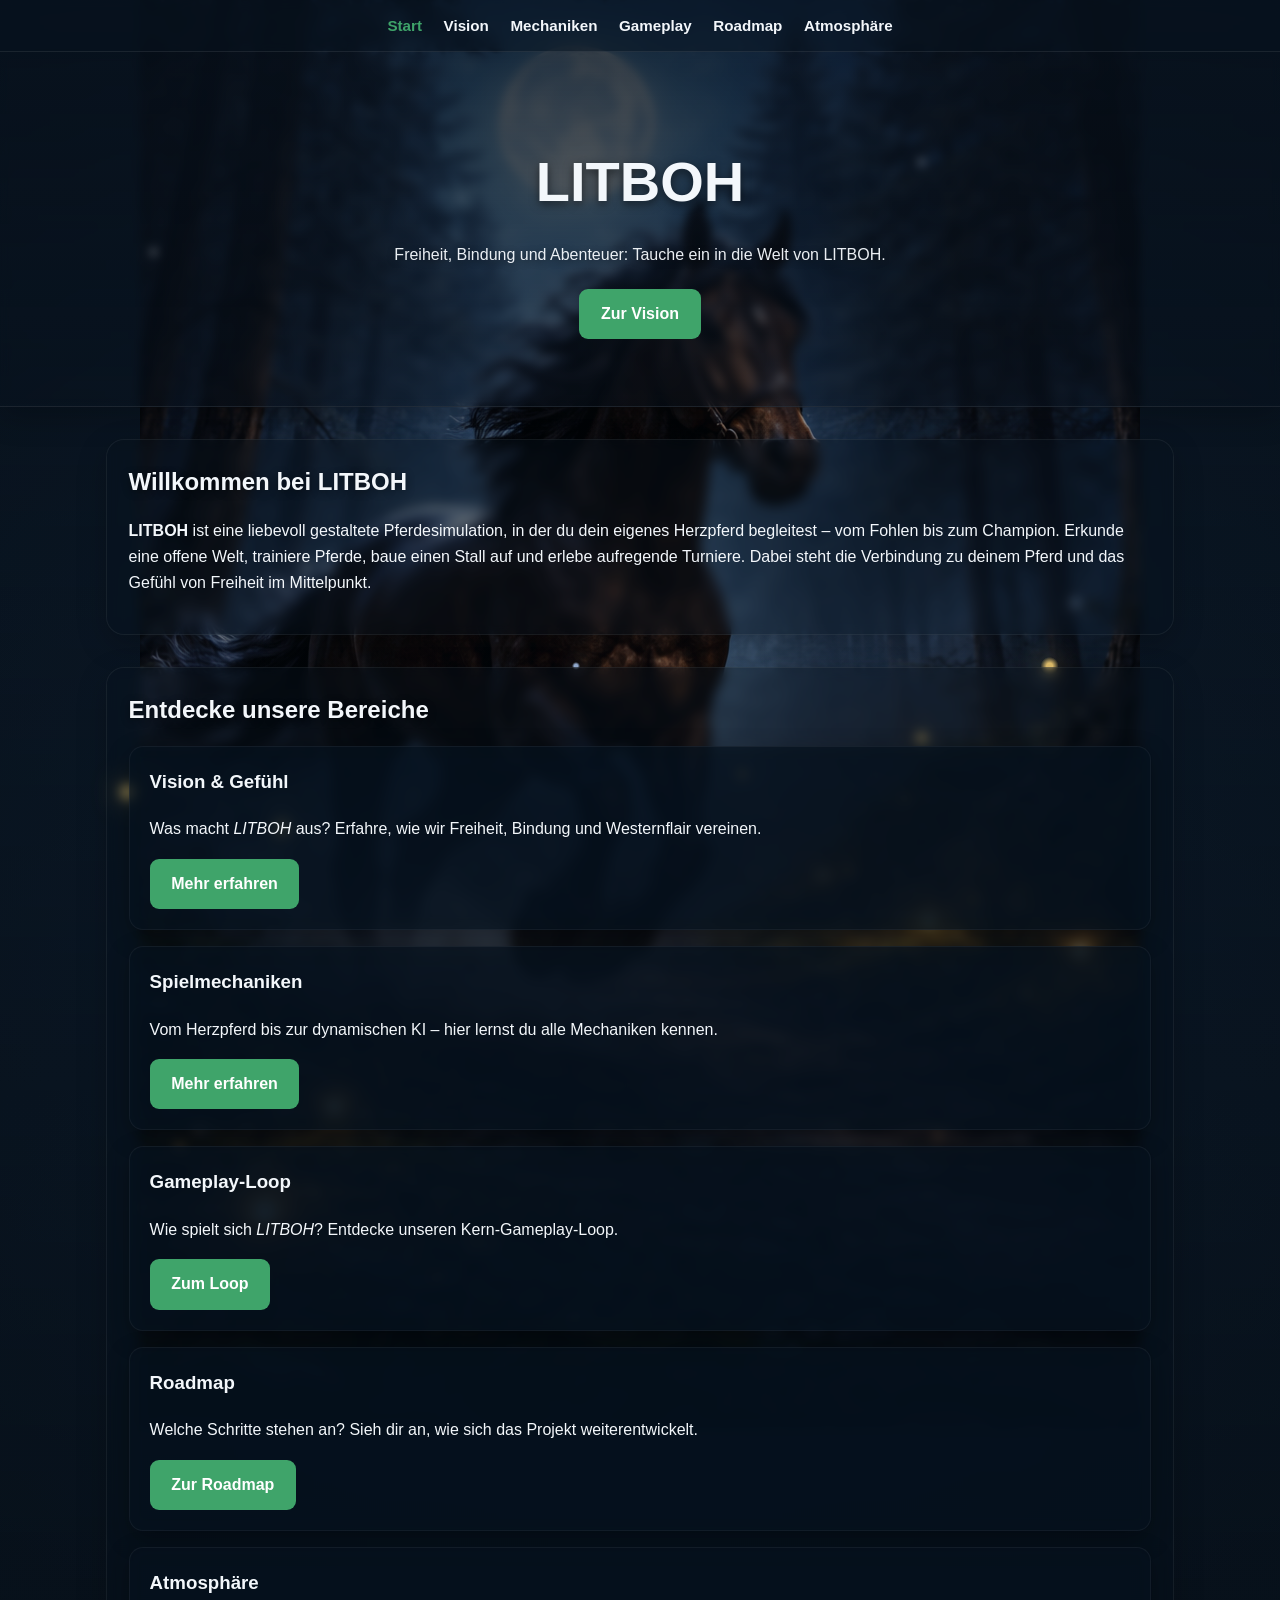
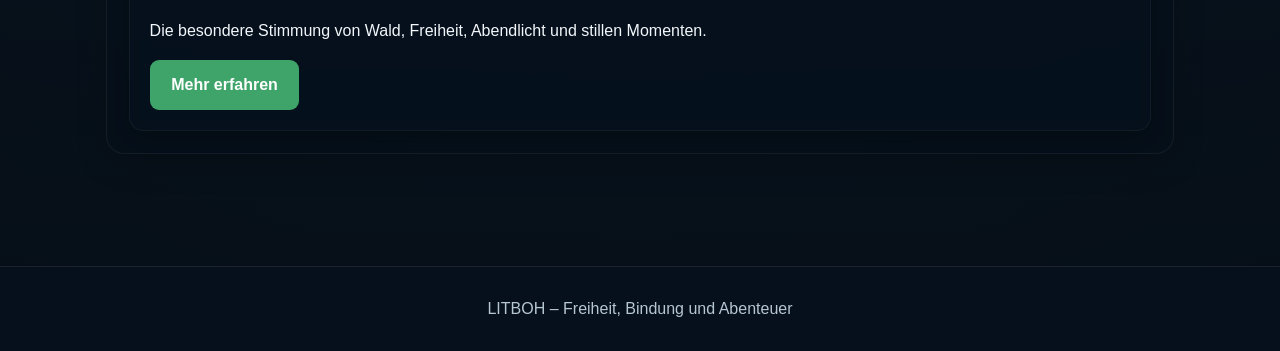
==== docs/index.html @ df98fb60 "Add files via upload" ====
<!DOCTYPE html>
<html lang="de">
<head>
<meta charset="UTF-8">
<meta name="viewport" content="width=device-width, initial-scale=1.0">
<title>LITBOH – Startseite</title>
<style>

:root {
  --accent: #3fa46a;
  --accent-hover: #2d7a4e;
  --text: #f3f7fb;
  --muted: #b7c6d3;
  --surface: rgba(7, 18, 30, 0.68);
  --surface-strong: rgba(7, 18, 30, 0.82);
  --border: rgba(255,255,255,0.08);
}

* { box-sizing: border-box; }
html, body { margin: 0; min-height: 100%; }
html { background: #07111b; }
body {
  font-family: "Segoe UI", Tahoma, Geneva, Verdana, sans-serif;
  color: var(--text);
  line-height: 1.65;
  position: relative;
  overflow-x: hidden;
  background:
    linear-gradient(rgba(6,14,22,0.22), rgba(6,14,22,0.72)),
    url("46186d34-40a3-486b-9bfc-bcadb65a34c5.png") center 12% / min(1000px, 92vw) auto no-repeat fixed,
    radial-gradient(circle at center, #102238 0%, #07111b 100%);
}

body::before {
  content: "";
  position: fixed;
  inset: 0;
  pointer-events: none;
  z-index: 0;
  background:
    radial-gradient(circle at 12% 28%, rgba(255,255,255,0.95) 0 1.8px, transparent 4px),
    radial-gradient(circle at 72% 18%, rgba(220,235,255,0.95) 0 2px, transparent 5px),
    radial-gradient(circle at 45% 74%, rgba(180,210,255,0.85) 0 1.8px, transparent 4px),
    radial-gradient(circle at 24% 63%, rgba(255,255,255,0.8) 0 1.5px, transparent 4px),
    radial-gradient(circle at 84% 67%, rgba(170,205,255,0.8) 0 2px, transparent 5px),
    radial-gradient(circle at 61% 42%, rgba(255,255,255,0.75) 0 1.5px, transparent 4px),
    radial-gradient(circle at 36% 22%, rgba(210,230,255,0.65) 0 1.5px, transparent 4px);
  filter: drop-shadow(0 0 10px rgba(220,235,255,0.7));
  animation: starsFloat 16s linear infinite alternate;
}

body::after {
  content: "";
  position: fixed;
  inset: 0;
  pointer-events: none;
  z-index: 0;
  background:
    radial-gradient(circle at 10% 88%, rgba(255,215,120,0.95) 0 4px, transparent 10px),
    radial-gradient(circle at 82% 74%, rgba(255,215,120,0.9) 0 3px, transparent 9px),
    radial-gradient(circle at 72% 82%, rgba(255,215,120,0.78) 0 2px, transparent 7px),
    radial-gradient(circle at 22% 92%, rgba(255,215,120,0.85) 0 5px, transparent 12px),
    radial-gradient(circle at 58% 86%, rgba(255,215,120,0.75) 0 2px, transparent 7px);
  filter: blur(0.2px) drop-shadow(0 0 14px rgba(255,200,90,0.8));
  animation: fireflies 7s ease-in-out infinite alternate;
}

@keyframes starsFloat {
  from { transform: translateY(0px); }
  to   { transform: translateY(-18px); }
}
@keyframes fireflies {
  0% { opacity: .55; }
  50% { opacity: 1; }
  100% { opacity: .7; }
}

nav, header, main, footer { position: relative; z-index: 1; }
nav {
  display: flex;
  flex-wrap: wrap;
  justify-content: center;
  gap: 1.35rem;
  background: rgba(8,18,30,.84);
  backdrop-filter: blur(7px);
  -webkit-backdrop-filter: blur(7px);
  padding: .8rem 1rem;
  position: sticky;
  top: 0;
  z-index: 50;
  border-bottom: 1px solid var(--border);
}
nav a {
  color: var(--text);
  text-decoration: none;
  font-weight: 600;
  font-size: .95rem;
  transition: color .2s ease;
}
nav a:hover, nav a.active { color: var(--accent); }

header {
  text-align: center;
  padding: 5.3rem 1rem 4.2rem;
  background: linear-gradient(to bottom, rgba(8,18,30,.72), rgba(8,18,30,.42));
  backdrop-filter: blur(5px);
  -webkit-backdrop-filter: blur(5px);
  border-bottom: 1px solid var(--border);
  box-shadow: 0 10px 28px rgba(0,0,0,.22);
}
header h1 {
  margin: 0;
  font-size: clamp(2.4rem, 5vw, 3.5rem);
  text-shadow: 0 3px 10px rgba(0,0,0,.55);
}
header p {
  margin: .85rem auto 0;
  max-width: 760px;
  opacity: .96;
  text-shadow: 0 2px 8px rgba(0,0,0,.55);
}
.btn {
  display: inline-block;
  background: var(--accent);
  color: #fff;
  padding: .75rem 1.35rem;
  border-radius: 9px;
  font-weight: 700;
  text-decoration: none;
  transition: background-color .2s ease, transform .2s ease;
}
.btn:hover { background: var(--accent-hover); transform: translateY(-1px); }
.header-actions { margin-top: 1.25rem; }

main {
  max-width: 1100px;
  margin: 0 auto;
  padding: 2rem 1rem 3rem;
}
.section {
  margin-bottom: 2rem;
  background: rgba(8,18,30,.36);
  border: 1px solid rgba(255,255,255,.06);
  border-radius: 18px;
  padding: 1.35rem;
  backdrop-filter: blur(6px);
  -webkit-backdrop-filter: blur(6px);
  box-shadow: 0 10px 30px rgba(0,0,0,.22);
}
.section h2 {
  margin: 0 0 1rem;
  text-shadow: 0 2px 8px rgba(0,0,0,.45);
}
.card {
  background: var(--surface);
  border: 1px solid rgba(255,255,255,.05);
  border-radius: 14px;
  padding: 1.25rem;
  box-shadow: 0 8px 24px rgba(0,0,0,.32);
  margin-bottom: 1rem;
  backdrop-filter: blur(8px);
  -webkit-backdrop-filter: blur(8px);
}
.card:last-child { margin-bottom: 0; }
.card h3 { margin-top: 0; }
.muted { color: var(--muted); }
.list-tight { margin: 0; padding-left: 1.2rem; }
.list-tight li { margin: .35rem 0; }
footer {
  background: var(--surface-strong);
  color: var(--muted);
  padding: 1.8rem 1rem;
  text-align: center;
  margin-top: 2rem;
  border-top: 1px solid var(--border);
}

@media (max-width: 700px) {
  body {
    background:
      linear-gradient(rgba(6,14,22,0.22), rgba(6,14,22,0.78)),
      url("46186d34-40a3-486b-9bfc-bcadb65a34c5.png") center 10% / 95vw auto no-repeat scroll,
      radial-gradient(circle at center, #102238 0%, #07111b 100%);
  }
  nav { gap: .9rem; font-size: .9rem; }
  header { padding: 4.2rem 1rem 3.4rem; }
  .section { padding: 1rem; }
  .card { padding: 1rem; }
}

</style>
</head>
<body>

<nav>
<a href="index.html" class="active">Start</a>
<a href="vision.html" >Vision</a>
<a href="mechaniken.html" >Mechaniken</a>
<a href="gameplay-loop.html" >Gameplay</a>
<a href="roadmap.html" >Roadmap</a>
<a href="atmosphaere.html" >Atmosphäre</a>
</nav>
<header>
  <h1>LITBOH</h1>
  <p>Freiheit, Bindung und Abenteuer: Tauche ein in die Welt von LITBOH.</p>
  <div class="header-actions"><a href="vision.html" class="btn">Zur Vision</a></div>
</header>
<main>
<section class="section">
<h2>Willkommen bei LITBOH</h2>
<p><strong>LITBOH</strong> ist eine liebevoll gestaltete Pferdesimulation, in der du dein eigenes Herzpferd begleitest – vom Fohlen bis zum Champion. Erkunde eine offene Welt, trainiere Pferde, baue einen Stall auf und erlebe aufregende Turniere. Dabei steht die Verbindung zu deinem Pferd und das Gefühl von Freiheit im Mittelpunkt.</p>
</section>
<section class="section">
<h2>Entdecke unsere Bereiche</h2>
<div class="card"><h3>Vision &amp; Gefühl</h3><p>Was macht <em>LITBOH</em> aus? Erfahre, wie wir Freiheit, Bindung und Westernflair vereinen.</p><a href="vision.html" class="btn">Mehr erfahren</a></div>
<div class="card"><h3>Spielmechaniken</h3><p>Vom Herzpferd bis zur dynamischen KI – hier lernst du alle Mechaniken kennen.</p><a href="mechaniken.html" class="btn">Mehr erfahren</a></div>
<div class="card"><h3>Gameplay-Loop</h3><p>Wie spielt sich <em>LITBOH</em>? Entdecke unseren Kern-Gameplay-Loop.</p><a href="gameplay-loop.html" class="btn">Zum Loop</a></div>
<div class="card"><h3>Roadmap</h3><p>Welche Schritte stehen an? Sieh dir an, wie sich das Projekt weiterentwickelt.</p><a href="roadmap.html" class="btn">Zur Roadmap</a></div>
<div class="card"><h3>Atmosphäre</h3><p>Die besondere Stimmung von Wald, Freiheit, Abendlicht und stillen Momenten.</p><a href="atmosphaere.html" class="btn">Mehr erfahren</a></div>
</section>
</main>
<footer>LITBOH – Freiheit, Bindung und Abenteuer</footer>
</body>
</html>
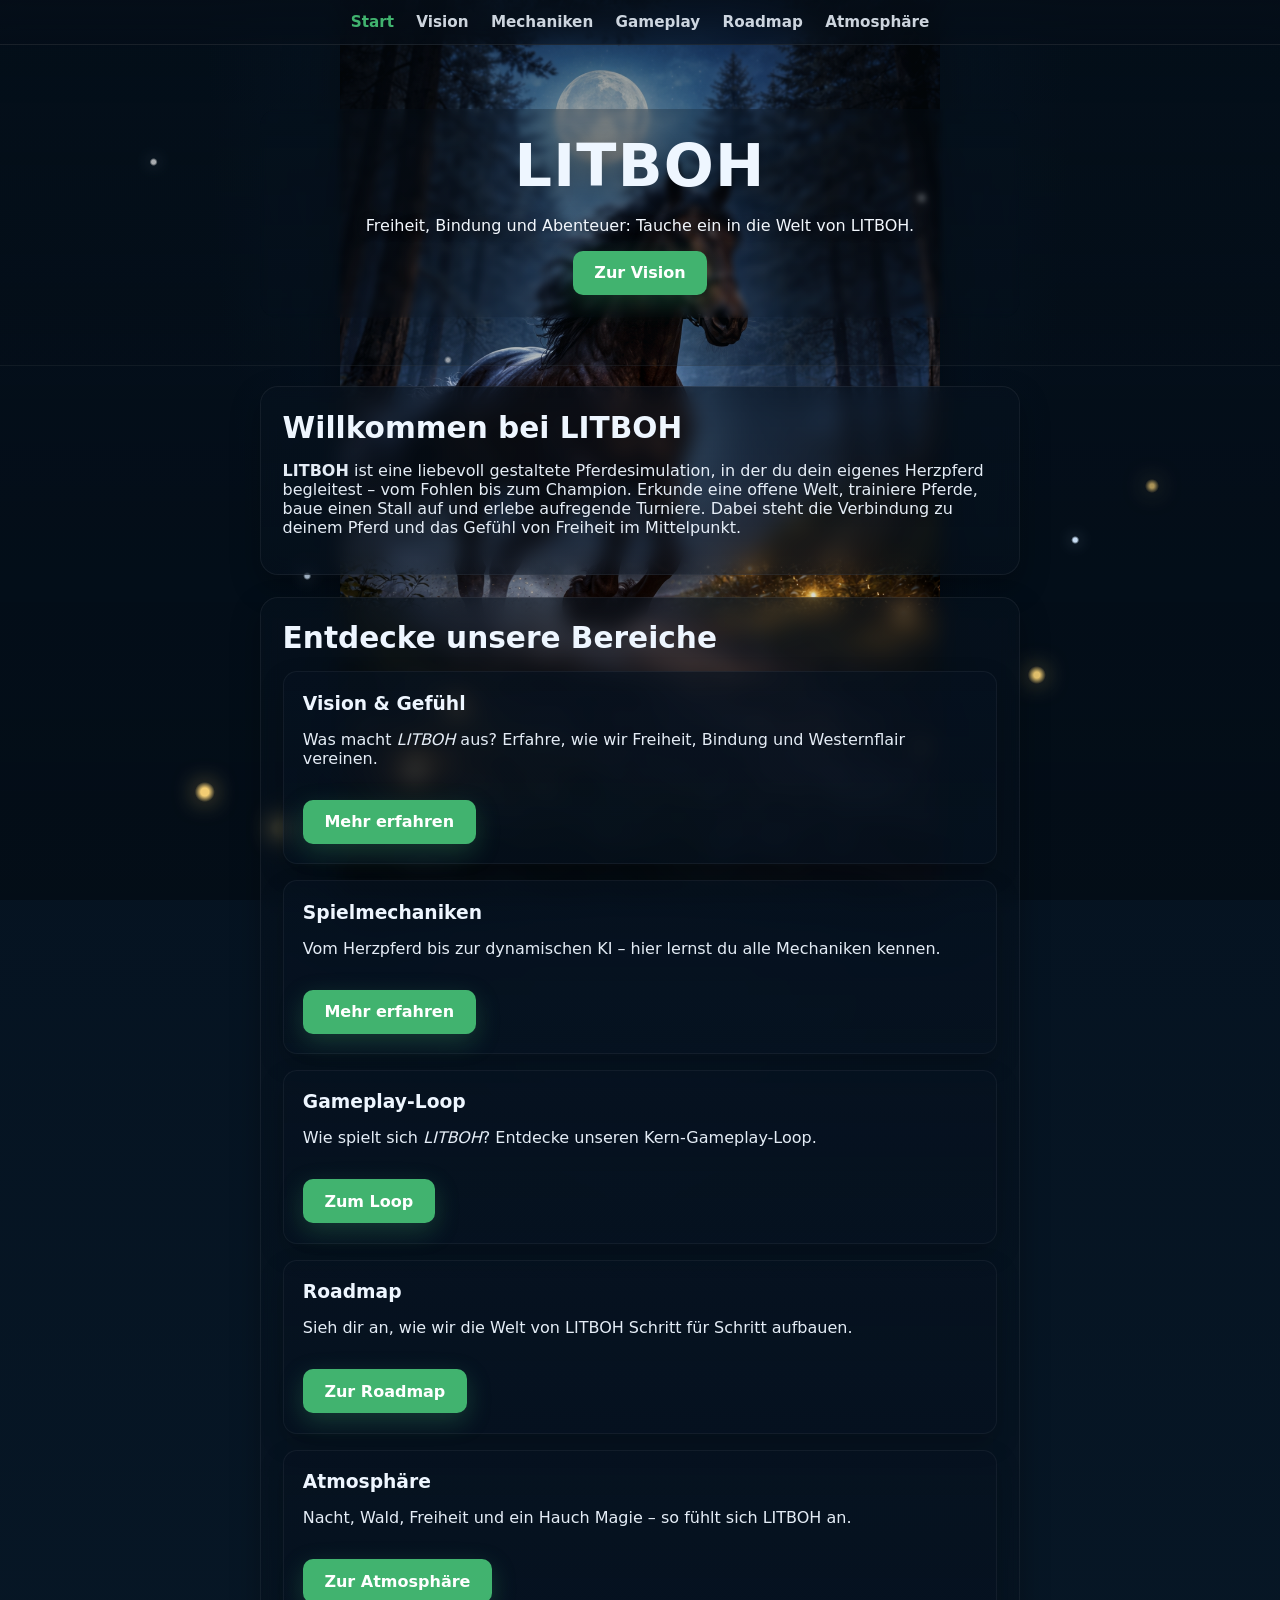
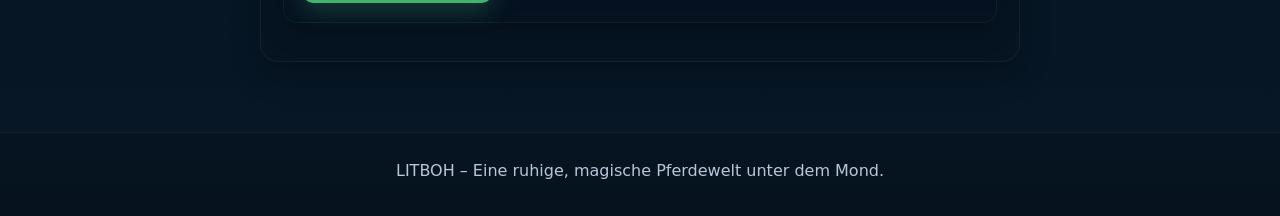
==== commit 1c0669d9: "Add files via upload" ====
--- a/docs/index.html
+++ b/docs/index.html
@@ -3,222 +3,200 @@
 <head>
 <meta charset="UTF-8">
 <meta name="viewport" content="width=device-width, initial-scale=1.0">
-<title>LITBOH – Startseite</title>
+<title>LITBOH – Start</title>
 <style>
-
-:root {
-  --accent: #3fa46a;
-  --accent-hover: #2d7a4e;
-  --text: #f3f7fb;
-  --muted: #b7c6d3;
-  --surface: rgba(7, 18, 30, 0.68);
-  --surface-strong: rgba(7, 18, 30, 0.82);
-  --border: rgba(255,255,255,0.08);
-}
-
-* { box-sizing: border-box; }
-html, body { margin: 0; min-height: 100%; }
-html { background: #07111b; }
-body {
-  font-family: "Segoe UI", Tahoma, Geneva, Verdana, sans-serif;
-  color: var(--text);
-  line-height: 1.65;
-  position: relative;
-  overflow-x: hidden;
-  background:
-    linear-gradient(rgba(6,14,22,0.22), rgba(6,14,22,0.72)),
-    url("46186d34-40a3-486b-9bfc-bcadb65a34c5.png") center 12% / min(1000px, 92vw) auto no-repeat fixed,
-    radial-gradient(circle at center, #102238 0%, #07111b 100%);
-}
-
-body::before {
-  content: "";
-  position: fixed;
-  inset: 0;
-  pointer-events: none;
-  z-index: 0;
-  background:
-    radial-gradient(circle at 12% 28%, rgba(255,255,255,0.95) 0 1.8px, transparent 4px),
-    radial-gradient(circle at 72% 18%, rgba(220,235,255,0.95) 0 2px, transparent 5px),
-    radial-gradient(circle at 45% 74%, rgba(180,210,255,0.85) 0 1.8px, transparent 4px),
-    radial-gradient(circle at 24% 63%, rgba(255,255,255,0.8) 0 1.5px, transparent 4px),
-    radial-gradient(circle at 84% 67%, rgba(170,205,255,0.8) 0 2px, transparent 5px),
-    radial-gradient(circle at 61% 42%, rgba(255,255,255,0.75) 0 1.5px, transparent 4px),
-    radial-gradient(circle at 36% 22%, rgba(210,230,255,0.65) 0 1.5px, transparent 4px);
-  filter: drop-shadow(0 0 10px rgba(220,235,255,0.7));
-  animation: starsFloat 16s linear infinite alternate;
-}
-
-body::after {
-  content: "";
-  position: fixed;
-  inset: 0;
-  pointer-events: none;
-  z-index: 0;
-  background:
-    radial-gradient(circle at 10% 88%, rgba(255,215,120,0.95) 0 4px, transparent 10px),
-    radial-gradient(circle at 82% 74%, rgba(255,215,120,0.9) 0 3px, transparent 9px),
-    radial-gradient(circle at 72% 82%, rgba(255,215,120,0.78) 0 2px, transparent 7px),
-    radial-gradient(circle at 22% 92%, rgba(255,215,120,0.85) 0 5px, transparent 12px),
-    radial-gradient(circle at 58% 86%, rgba(255,215,120,0.75) 0 2px, transparent 7px);
-  filter: blur(0.2px) drop-shadow(0 0 14px rgba(255,200,90,0.8));
-  animation: fireflies 7s ease-in-out infinite alternate;
-}
-
-@keyframes starsFloat {
-  from { transform: translateY(0px); }
-  to   { transform: translateY(-18px); }
-}
-@keyframes fireflies {
-  0% { opacity: .55; }
-  50% { opacity: 1; }
-  100% { opacity: .7; }
-}
-
-nav, header, main, footer { position: relative; z-index: 1; }
-nav {
-  display: flex;
-  flex-wrap: wrap;
-  justify-content: center;
-  gap: 1.35rem;
-  background: rgba(8,18,30,.84);
-  backdrop-filter: blur(7px);
-  -webkit-backdrop-filter: blur(7px);
-  padding: .8rem 1rem;
-  position: sticky;
-  top: 0;
-  z-index: 50;
-  border-bottom: 1px solid var(--border);
-}
-nav a {
-  color: var(--text);
-  text-decoration: none;
-  font-weight: 600;
-  font-size: .95rem;
-  transition: color .2s ease;
-}
-nav a:hover, nav a.active { color: var(--accent); }
-
-header {
-  text-align: center;
-  padding: 5.3rem 1rem 4.2rem;
-  background: linear-gradient(to bottom, rgba(8,18,30,.72), rgba(8,18,30,.42));
-  backdrop-filter: blur(5px);
-  -webkit-backdrop-filter: blur(5px);
-  border-bottom: 1px solid var(--border);
-  box-shadow: 0 10px 28px rgba(0,0,0,.22);
-}
-header h1 {
-  margin: 0;
-  font-size: clamp(2.4rem, 5vw, 3.5rem);
-  text-shadow: 0 3px 10px rgba(0,0,0,.55);
-}
-header p {
-  margin: .85rem auto 0;
-  max-width: 760px;
-  opacity: .96;
-  text-shadow: 0 2px 8px rgba(0,0,0,.55);
-}
-.btn {
-  display: inline-block;
-  background: var(--accent);
-  color: #fff;
-  padding: .75rem 1.35rem;
-  border-radius: 9px;
-  font-weight: 700;
-  text-decoration: none;
-  transition: background-color .2s ease, transform .2s ease;
-}
-.btn:hover { background: var(--accent-hover); transform: translateY(-1px); }
-.header-actions { margin-top: 1.25rem; }
-
-main {
-  max-width: 1100px;
-  margin: 0 auto;
-  padding: 2rem 1rem 3rem;
-}
-.section {
-  margin-bottom: 2rem;
-  background: rgba(8,18,30,.36);
-  border: 1px solid rgba(255,255,255,.06);
-  border-radius: 18px;
-  padding: 1.35rem;
-  backdrop-filter: blur(6px);
-  -webkit-backdrop-filter: blur(6px);
-  box-shadow: 0 10px 30px rgba(0,0,0,.22);
-}
-.section h2 {
-  margin: 0 0 1rem;
-  text-shadow: 0 2px 8px rgba(0,0,0,.45);
-}
-.card {
-  background: var(--surface);
-  border: 1px solid rgba(255,255,255,.05);
-  border-radius: 14px;
-  padding: 1.25rem;
-  box-shadow: 0 8px 24px rgba(0,0,0,.32);
-  margin-bottom: 1rem;
-  backdrop-filter: blur(8px);
-  -webkit-backdrop-filter: blur(8px);
-}
-.card:last-child { margin-bottom: 0; }
-.card h3 { margin-top: 0; }
-.muted { color: var(--muted); }
-.list-tight { margin: 0; padding-left: 1.2rem; }
-.list-tight li { margin: .35rem 0; }
-footer {
-  background: var(--surface-strong);
-  color: var(--muted);
-  padding: 1.8rem 1rem;
-  text-align: center;
-  margin-top: 2rem;
-  border-top: 1px solid var(--border);
-}
-
-@media (max-width: 700px) {
-  body {
-    background:
-      linear-gradient(rgba(6,14,22,0.22), rgba(6,14,22,0.78)),
-      url("46186d34-40a3-486b-9bfc-bcadb65a34c5.png") center 10% / 95vw auto no-repeat scroll,
-      radial-gradient(circle at center, #102238 0%, #07111b 100%);
+:root{
+  --bg-top:#04101d;
+  --bg-bottom:#071726;
+  --panel:rgba(7,18,30,.62);
+  --panel-strong:rgba(7,18,30,.78);
+  --line:rgba(255,255,255,.08);
+  --text:#eef6ff;
+  --muted:#b8c7d7;
+  --accent:#41b36f;
+  --accent-hover:#32915a;
+  --glow:rgba(180,220,255,.35);
+}
+*{box-sizing:border-box}
+html,body{margin:0;padding:0;min-height:100%}
+body{
+  font-family:"Segoe UI",system-ui,-apple-system,sans-serif;
+  color:var(--text);
+  background:
+    radial-gradient(ellipse at top, rgba(33,69,111,.30), transparent 48%),
+    linear-gradient(180deg,var(--bg-top) 0%, var(--bg-bottom) 100%);
+  overflow-x:hidden;
+  position:relative;
+}
+/* deep forest atmosphere */
+body::before{
+  content:"";
+  position:fixed;
+  inset:0;
+  pointer-events:none;
+  z-index:-3;
+  background:
+    radial-gradient(circle at 50% 18%, rgba(190,220,255,.22), transparent 18%),
+    radial-gradient(circle at 50% 62%, rgba(120,170,235,.11), transparent 28%),
+    linear-gradient(180deg, rgba(0,0,0,.06), rgba(0,0,0,.30));
+}
+/* horse artwork shown fully, not cropped */
+body::after{
+  content:"";
+  position:fixed;
+  inset:0;
+  pointer-events:none;
+  z-index:-2;
+  background:
+    url("46186d34-40a3-486b-9bfc-bcadb65a34c5.png") center top / contain no-repeat;
+  opacity:.98;
+  filter: drop-shadow(0 18px 30px rgba(0,0,0,.45));
+}
+/* stars */
+html::before,
+html::after{
+  content:"";
+  position:fixed;
+  inset:0;
+  pointer-events:none;
+  z-index:-1;
+}
+html::before{
+  background:
+    radial-gradient(circle at 12% 18%, rgba(255,255,255,.95) 0 2px, transparent 4px),
+    radial-gradient(circle at 24% 64%, rgba(210,232,255,.95) 0 2px, transparent 4px),
+    radial-gradient(circle at 72% 22%, rgba(255,255,255,.95) 0 2px, transparent 4px),
+    radial-gradient(circle at 84% 60%, rgba(210,232,255,.95) 0 2px, transparent 4px),
+    radial-gradient(circle at 65% 82%, rgba(255,255,255,.9) 0 2px, transparent 4px),
+    radial-gradient(circle at 35% 40%, rgba(255,255,255,.75) 0 1.5px, transparent 4px);
+  filter:drop-shadow(0 0 8px rgba(220,235,255,.65));
+  animation:starsDrift 14s ease-in-out infinite alternate;
+}
+html::after{
+  background:
+    radial-gradient(circle at 16% 88%, rgba(255,215,120,.95) 0 4px, transparent 10px),
+    radial-gradient(circle at 81% 75%, rgba(255,215,120,.9) 0 3px, transparent 9px),
+    radial-gradient(circle at 72% 83%, rgba(255,215,120,.75) 0 2px, transparent 7px),
+    radial-gradient(circle at 22% 92%, rgba(255,215,120,.85) 0 5px, transparent 12px),
+    radial-gradient(circle at 90% 54%, rgba(255,215,120,.65) 0 2px, transparent 7px);
+  filter: blur(.15px) drop-shadow(0 0 12px rgba(255,210,110,.9));
+  animation:fireflies 6.5s ease-in-out infinite alternate;
+}
+@keyframes starsDrift{from{transform:translateY(0)}to{transform:translateY(-18px)}}
+@keyframes fireflies{0%{opacity:.55}50%{opacity:1}100%{opacity:.72}}
+nav{
+  position:sticky;top:0;z-index:20;
+  display:flex;justify-content:center;gap:1.4rem;flex-wrap:wrap;
+  padding:.8rem 1rem;
+  background:linear-gradient(180deg, rgba(5,14,24,.88), rgba(5,14,24,.72));
+  backdrop-filter:blur(10px);
+  border-bottom:1px solid var(--line);
+}
+nav a{color:var(--text);text-decoration:none;font-weight:700;font-size:.95rem;opacity:.86}
+nav a.active,nav a:hover{color:var(--accent);opacity:1}
+header{
+  position:relative;z-index:1;
+  min-height:34svh;
+  display:flex;align-items:center;justify-content:center;
+  text-align:center;
+  padding:4rem 1rem 3rem;
+  background:linear-gradient(180deg, rgba(6,16,24,.36), rgba(6,16,24,.22));
+  border-bottom:1px solid rgba(255,255,255,.05);
+}
+.hero-inner{
+  width:min(760px, 92vw);
+  padding:1.4rem 1rem;
+  border-radius:18px;
+  background:linear-gradient(180deg, rgba(7,18,30,.28), rgba(7,18,30,.14));
+  backdrop-filter:blur(3px);
+}
+header h1{margin:0;font-size:clamp(2.3rem,4.6vw,4rem);letter-spacing:.02em;text-shadow:0 6px 24px rgba(0,0,0,.46)}
+header p{margin:1rem auto 0;max-width:780px;color:#f2f7fd;text-shadow:0 2px 8px rgba(0,0,0,.55)}
+.btn{
+  display:inline-block;margin-top:1rem;padding:.78rem 1.35rem;border-radius:10px;
+  background:var(--accent);color:#fff;text-decoration:none;font-weight:700;
+  box-shadow:0 8px 24px rgba(65,179,111,.26);
+}
+.btn:hover{background:var(--accent-hover)}
+main{position:relative;z-index:1;max-width:1160px;margin:0 auto;padding:1.25rem 1rem 3rem}
+.section{
+  margin:0 auto 1.35rem;
+  width:min(760px, 96vw);
+  background:linear-gradient(180deg, rgba(7,18,30,.58), rgba(7,18,30,.48));
+  border:1px solid rgba(255,255,255,.06);
+  border-radius:18px;
+  padding:1.35rem;
+  backdrop-filter:blur(10px);
+  box-shadow:0 12px 30px rgba(0,0,0,.28);
+}
+.section h2{margin:.1rem 0 1rem;font-size:1.85rem}
+.card{
+  background:linear-gradient(180deg, rgba(6,18,32,.66), rgba(6,18,32,.56));
+  border:1px solid rgba(255,255,255,.05);
+  border-radius:14px;
+  padding:1.2rem;
+  margin-bottom:1rem;
+  box-shadow:0 10px 24px rgba(0,0,0,.22);
+}
+.card h3{margin:.1rem 0 .55rem}
+.card p, .section p, .section li{color:var(--text);opacity:.96}
+.lead{color:var(--muted)}
+footer{
+  position:relative;z-index:1;
+  text-align:center;padding:1.75rem 1rem 2.25rem;color:var(--muted);
+  background:linear-gradient(180deg, rgba(6,16,24,.28), rgba(6,16,24,.56));
+  border-top:1px solid rgba(255,255,255,.05);
+}
+.list{padding-left:1.2rem;margin:.5rem 0}
+@media (max-width: 900px){
+  body::after{background-position:center 44px;background-size:min(118vw, 780px) auto;opacity:.95}
+  header{min-height:30svh;padding-top:3.4rem}
+}
+@media (max-width: 700px){
+  body::after{
+    background-position:center 58px;
+    background-size:112vw auto;
+    opacity:.96;
   }
-  nav { gap: .9rem; font-size: .9rem; }
-  header { padding: 4.2rem 1rem 3.4rem; }
-  .section { padding: 1rem; }
-  .card { padding: 1rem; }
-}
-
+  nav{gap:.85rem;font-size:.88rem}
+  header{padding:3rem .9rem 2rem;min-height:28svh}
+  .hero-inner{padding:1rem .8rem}
+  .section{width:min(94vw,760px);padding:1rem}
+}
 </style>
 </head>
 <body>
-
 <nav>
 <a href="index.html" class="active">Start</a>
-<a href="vision.html" >Vision</a>
-<a href="mechaniken.html" >Mechaniken</a>
-<a href="gameplay-loop.html" >Gameplay</a>
-<a href="roadmap.html" >Roadmap</a>
-<a href="atmosphaere.html" >Atmosphäre</a>
+<a href="vision.html" class="">Vision</a>
+<a href="mechaniken.html" class="">Mechaniken</a>
+<a href="gameplay-loop.html" class="">Gameplay</a>
+<a href="roadmap.html" class="">Roadmap</a>
+<a href="atmosphaere.html" class="">Atmosphäre</a>
 </nav>
 <header>
-  <h1>LITBOH</h1>
-  <p>Freiheit, Bindung und Abenteuer: Tauche ein in die Welt von LITBOH.</p>
-  <div class="header-actions"><a href="vision.html" class="btn">Zur Vision</a></div>
+  <div class="hero-inner">
+    <h1>LITBOH</h1>
+    <p>Freiheit, Bindung und Abenteuer: Tauche ein in die Welt von LITBOH.</p>
+    <a href="vision.html" class="btn">Zur Vision</a>
+  </div>
 </header>
 <main>
+
 <section class="section">
-<h2>Willkommen bei LITBOH</h2>
-<p><strong>LITBOH</strong> ist eine liebevoll gestaltete Pferdesimulation, in der du dein eigenes Herzpferd begleitest – vom Fohlen bis zum Champion. Erkunde eine offene Welt, trainiere Pferde, baue einen Stall auf und erlebe aufregende Turniere. Dabei steht die Verbindung zu deinem Pferd und das Gefühl von Freiheit im Mittelpunkt.</p>
+  <h2>Willkommen bei LITBOH</h2>
+  <p><strong>LITBOH</strong> ist eine liebevoll gestaltete Pferdesimulation, in der du dein eigenes Herzpferd begleitest – vom Fohlen bis zum Champion. Erkunde eine offene Welt, trainiere Pferde, baue einen Stall auf und erlebe aufregende Turniere. Dabei steht die Verbindung zu deinem Pferd und das Gefühl von Freiheit im Mittelpunkt.</p>
 </section>
 <section class="section">
-<h2>Entdecke unsere Bereiche</h2>
-<div class="card"><h3>Vision &amp; Gefühl</h3><p>Was macht <em>LITBOH</em> aus? Erfahre, wie wir Freiheit, Bindung und Westernflair vereinen.</p><a href="vision.html" class="btn">Mehr erfahren</a></div>
-<div class="card"><h3>Spielmechaniken</h3><p>Vom Herzpferd bis zur dynamischen KI – hier lernst du alle Mechaniken kennen.</p><a href="mechaniken.html" class="btn">Mehr erfahren</a></div>
-<div class="card"><h3>Gameplay-Loop</h3><p>Wie spielt sich <em>LITBOH</em>? Entdecke unseren Kern-Gameplay-Loop.</p><a href="gameplay-loop.html" class="btn">Zum Loop</a></div>
-<div class="card"><h3>Roadmap</h3><p>Welche Schritte stehen an? Sieh dir an, wie sich das Projekt weiterentwickelt.</p><a href="roadmap.html" class="btn">Zur Roadmap</a></div>
-<div class="card"><h3>Atmosphäre</h3><p>Die besondere Stimmung von Wald, Freiheit, Abendlicht und stillen Momenten.</p><a href="atmosphaere.html" class="btn">Mehr erfahren</a></div>
+  <h2>Entdecke unsere Bereiche</h2>
+  <div class="card"><h3>Vision &amp; Gefühl</h3><p>Was macht <em>LITBOH</em> aus? Erfahre, wie wir Freiheit, Bindung und Westernflair vereinen.</p><a href="vision.html" class="btn">Mehr erfahren</a></div>
+  <div class="card"><h3>Spielmechaniken</h3><p>Vom Herzpferd bis zur dynamischen KI – hier lernst du alle Mechaniken kennen.</p><a href="mechaniken.html" class="btn">Mehr erfahren</a></div>
+  <div class="card"><h3>Gameplay-Loop</h3><p>Wie spielt sich <em>LITBOH</em>? Entdecke unseren Kern-Gameplay-Loop.</p><a href="gameplay-loop.html" class="btn">Zum Loop</a></div>
+  <div class="card"><h3>Roadmap</h3><p>Sieh dir an, wie wir die Welt von LITBOH Schritt für Schritt aufbauen.</p><a href="roadmap.html" class="btn">Zur Roadmap</a></div>
+  <div class="card"><h3>Atmosphäre</h3><p>Nacht, Wald, Freiheit und ein Hauch Magie – so fühlt sich LITBOH an.</p><a href="atmosphaere.html" class="btn">Zur Atmosphäre</a></div>
 </section>
+
 </main>
-<footer>LITBOH – Freiheit, Bindung und Abenteuer</footer>
+<footer>LITBOH – Eine ruhige, magische Pferdewelt unter dem Mond.</footer>
 </body>
 </html>
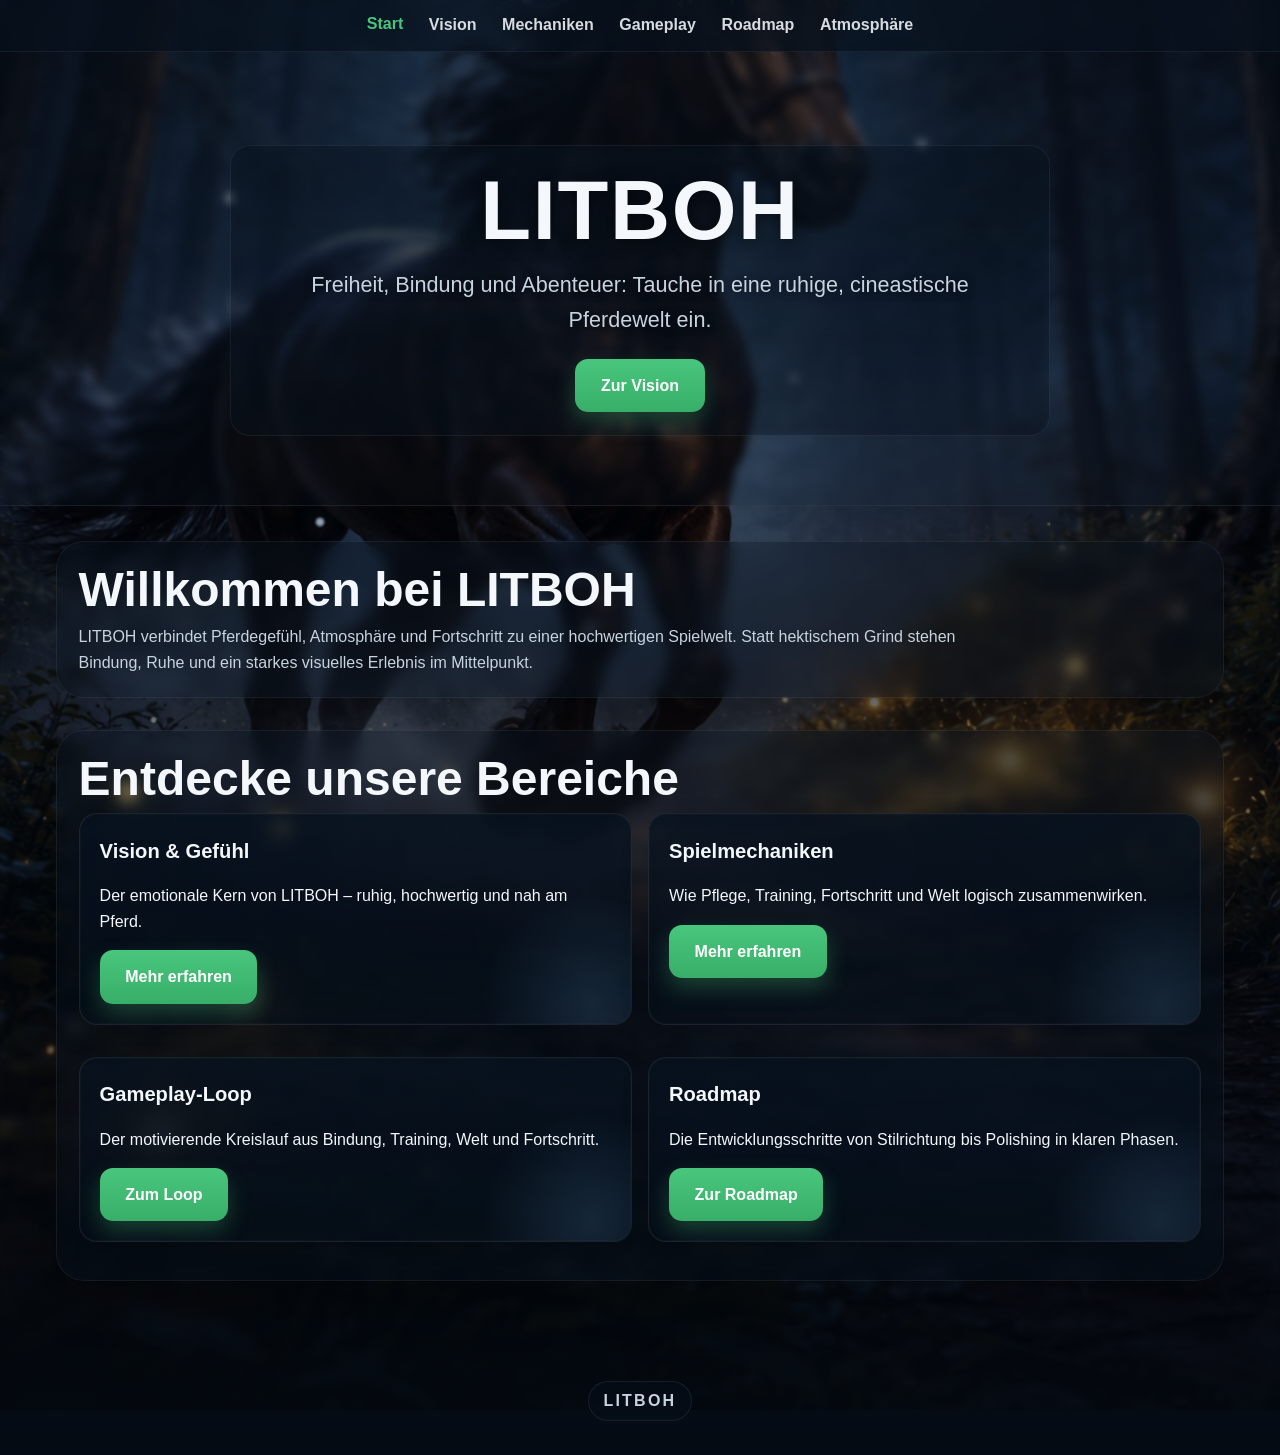
==== commit 2954e8ac: "Add files via upload" ====
--- a/docs/index.html
+++ b/docs/index.html
@@ -3,200 +3,475 @@
 <head>
 <meta charset="UTF-8">
 <meta name="viewport" content="width=device-width, initial-scale=1.0">
-<title>LITBOH – Start</title>
+<title>LITBOH – LITBOH</title>
 <style>
+
 :root{
-  --bg-top:#04101d;
-  --bg-bottom:#071726;
-  --panel:rgba(7,18,30,.62);
-  --panel-strong:rgba(7,18,30,.78);
-  --line:rgba(255,255,255,.08);
-  --text:#eef6ff;
-  --muted:#b8c7d7;
-  --accent:#41b36f;
-  --accent-hover:#32915a;
-  --glow:rgba(180,220,255,.35);
-}
+  --bg-top: rgba(5,12,22,0.22);
+  --bg-bottom: rgba(4,10,18,0.78);
+  --surface: rgba(8,18,30,0.62);
+  --surface-strong: rgba(7,15,26,0.82);
+  --border: rgba(255,255,255,0.08);
+  --text: #f4f7fb;
+  --muted: #c7d3df;
+  --accent: #49c67d;
+  --accent-hover: #2f9a5e;
+  --glow-blue: rgba(120,185,255,0.14);
+  --glow-gold: rgba(255,214,120,0.18);
+  --shadow: 0 18px 50px rgba(0,0,0,0.30);
+}
+
 *{box-sizing:border-box}
-html,body{margin:0;padding:0;min-height:100%}
+html,body{margin:0;min-height:100%}
+html{scroll-behavior:smooth}
+
 body{
-  font-family:"Segoe UI",system-ui,-apple-system,sans-serif;
+  font-family: "Segoe UI", Tahoma, Geneva, Verdana, sans-serif;
   color:var(--text);
+  line-height:1.6;
+  overflow-x:hidden;
   background:
-    radial-gradient(ellipse at top, rgba(33,69,111,.30), transparent 48%),
-    linear-gradient(180deg,var(--bg-top) 0%, var(--bg-bottom) 100%);
-  overflow-x:hidden;
+    linear-gradient(var(--bg-top), var(--bg-bottom)),
+    url("46186d34-40a3-486b-9bfc-bcadb65a34c5.png") center center / cover no-repeat fixed;
+  background-color:#07111c;
   position:relative;
 }
-/* deep forest atmosphere */
-body::before{
-  content:"";
-  position:fixed;
-  inset:0;
-  pointer-events:none;
-  z-index:-3;
-  background:
-    radial-gradient(circle at 50% 18%, rgba(190,220,255,.22), transparent 18%),
-    radial-gradient(circle at 50% 62%, rgba(120,170,235,.11), transparent 28%),
-    linear-gradient(180deg, rgba(0,0,0,.06), rgba(0,0,0,.30));
-}
-/* horse artwork shown fully, not cropped */
+
+/* mobile-friendly background handling */
+@media (max-width: 900px){
+  body{
+    background:
+      linear-gradient(rgba(5,12,22,0.28), rgba(4,10,18,0.82)),
+      url("46186d34-40a3-486b-9bfc-bcadb65a34c5.png") center center / cover no-repeat scroll;
+  }
+}
+
+/* parallax overlay layers */
+body::before,
 body::after{
   content:"";
   position:fixed;
   inset:0;
   pointer-events:none;
-  z-index:-2;
+  z-index:0;
+}
+
+body::before{
   background:
-    url("46186d34-40a3-486b-9bfc-bcadb65a34c5.png") center top / contain no-repeat;
-  opacity:.98;
-  filter: drop-shadow(0 18px 30px rgba(0,0,0,.45));
-}
-/* stars */
-html::before,
-html::after{
+    radial-gradient(circle at 18% 22%, rgba(255,255,255,0.95) 0 2px, transparent 6px),
+    radial-gradient(circle at 72% 16%, rgba(220,235,255,0.85) 0 2px, transparent 6px),
+    radial-gradient(circle at 46% 70%, rgba(190,215,255,0.75) 0 2px, transparent 6px),
+    radial-gradient(circle at 83% 61%, rgba(255,255,255,0.65) 0 1.5px, transparent 5px),
+    radial-gradient(circle at 25% 58%, rgba(205,225,255,0.8) 0 2px, transparent 6px),
+    radial-gradient(circle at 62% 42%, rgba(255,255,255,0.7) 0 1.5px, transparent 5px),
+    radial-gradient(circle at 12% 80%, rgba(255,255,255,0.5) 0 1.5px, transparent 4px),
+    radial-gradient(circle at 88% 76%, rgba(220,235,255,0.6) 0 1.5px, transparent 4px);
+  filter: drop-shadow(0 0 12px rgba(210,230,255,0.8));
+  animation: starsDrift 18s linear infinite alternate, starsPulse 5.5s ease-in-out infinite;
+  opacity:.95;
+}
+
+body::after{
+  background:
+    radial-gradient(circle at 10% 88%, rgba(255,215,120,0.96) 0 5px, transparent 12px),
+    radial-gradient(circle at 84% 74%, rgba(255,215,120,0.88) 0 4px, transparent 10px),
+    radial-gradient(circle at 73% 82%, rgba(255,215,120,0.72) 0 2px, transparent 7px),
+    radial-gradient(circle at 22% 92%, rgba(255,215,120,0.84) 0 6px, transparent 14px),
+    radial-gradient(circle at 92% 68%, rgba(255,230,160,0.60) 0 2px, transparent 6px),
+    radial-gradient(circle at 35% 86%, rgba(255,215,120,0.45) 0 3px, transparent 8px);
+  filter: blur(.2px) drop-shadow(0 0 16px rgba(255,200,90,0.82));
+  animation: firefliesFloat 9s ease-in-out infinite alternate, firefliesBlink 4.8s ease-in-out infinite;
+  opacity:.95;
+}
+
+@keyframes starsDrift{
+  from{transform:translate3d(0,0,0)}
+  to{transform:translate3d(0,-24px,0)}
+}
+@keyframes starsPulse{
+  0%,100%{opacity:.72}
+  50%{opacity:1}
+}
+@keyframes firefliesFloat{
+  from{transform:translate3d(0,0,0)}
+  to{transform:translate3d(10px,-18px,0)}
+}
+@keyframes firefliesBlink{
+  0%,100%{opacity:.45}
+  50%{opacity:1}
+}
+
+/* subtle parallax wrapper */
+.parallax{
+  transform: translateZ(0);
+  will-change: transform;
+}
+
+nav, header, main, footer{position:relative; z-index:1}
+
+nav{
+  display:flex;
+  flex-wrap:wrap;
+  justify-content:center;
+  gap:1.6rem;
+  background:rgba(8,18,30,.82);
+  padding:.78rem 1rem;
+  position:sticky;
+  top:0;
+  z-index:30;
+  border-bottom:1px solid rgba(255,255,255,.06);
+  backdrop-filter:blur(8px);
+  -webkit-backdrop-filter:blur(8px);
+}
+nav a{
+  color:var(--text);
+  text-decoration:none;
+  font-weight:700;
+  opacity:.88;
+  transition:opacity .18s, color .18s, transform .18s;
+}
+nav a:hover, nav a.active{
+  color:var(--accent);
+  opacity:1;
+  transform:translateY(-1px);
+}
+
+header{
+  padding:5.8rem 1rem 4.3rem;
+  text-align:center;
+  background:linear-gradient(to bottom, rgba(10,20,32,.48), rgba(10,20,32,.22));
+  backdrop-filter:blur(4px);
+  -webkit-backdrop-filter:blur(4px);
+  border-bottom:1px solid rgba(255,255,255,.07);
+  box-shadow:0 10px 30px rgba(0,0,0,.18);
+}
+.hero-panel{
+  max-width:820px;
+  margin:0 auto;
+  padding:1.45rem 1.25rem;
+  background:rgba(9,20,32,.22);
+  border:1px solid rgba(255,255,255,.06);
+  border-radius:20px;
+  backdrop-filter:blur(5px);
+  -webkit-backdrop-filter:blur(5px);
+}
+header h1{
+  margin:0;
+  font-size:clamp(2.8rem, 7vw, 5.2rem);
+  line-height:1;
+  letter-spacing:.02em;
+  text-shadow:0 4px 16px rgba(0,0,0,.55);
+}
+header p{
+  margin:1rem auto 0;
+  max-width:760px;
+  color:var(--muted);
+  font-size:clamp(1rem, 2vw, 1.35rem);
+  text-shadow:0 2px 8px rgba(0,0,0,.48);
+}
+.hero-actions{margin-top:1.35rem}
+
+.btn{
+  display:inline-block;
+  background:linear-gradient(180deg, var(--accent), #38ae69);
+  color:#fff;
+  padding:.86rem 1.6rem;
+  border-radius:13px;
+  font-weight:800;
+  text-decoration:none;
+  transition:transform .18s, box-shadow .18s, background .18s;
+  box-shadow:0 10px 22px rgba(73,198,125,.28);
+}
+.btn:hover{
+  background:linear-gradient(180deg, #56d28c, var(--accent-hover));
+  transform:translateY(-2px);
+  box-shadow:0 14px 26px rgba(73,198,125,.36);
+}
+
+main{
+  max-width:1200px;
+  margin:2.25rem auto 0;
+  padding:0 1rem 3rem;
+}
+
+.section-shell{
+  margin-bottom:2rem;
+  background:rgba(9,20,32,.38);
+  border:1px solid rgba(255,255,255,.06);
+  border-radius:28px;
+  padding:1.35rem;
+  backdrop-filter:blur(7px);
+  -webkit-backdrop-filter:blur(7px);
+  box-shadow:var(--shadow);
+}
+.section-title{
+  margin:0 0 .55rem;
+  font-size:clamp(1.95rem, 4vw, 3rem);
+  line-height:1.08;
+}
+.section-lead{
+  margin:0;
+  color:var(--muted);
+  max-width:880px;
+}
+
+.card{
+  background:linear-gradient(180deg, rgba(7,18,31,.82), rgba(5,14,24,.66));
+  border:1px solid var(--border);
+  border-radius:18px;
+  padding:1.25rem;
+  box-shadow:0 12px 28px rgba(0,0,0,.20), inset 0 0 0 1px rgba(255,255,255,.02);
+  margin-bottom:1rem;
+  transition:transform .22s ease, box-shadow .22s ease, border-color .22s ease;
+}
+.card:hover{
+  transform:translateY(-4px) scale(1.01);
+  box-shadow:0 18px 36px rgba(0,0,0,.28), 0 0 0 1px rgba(73,198,125,.10) inset;
+  border-color:rgba(73,198,125,.22);
+}
+.card h3{
+  margin:.05rem 0 .55rem;
+  font-size:1.26rem;
+}
+.card p:last-child{margin-bottom:0}
+
+.grid{
+  display:grid;
+  gap:1rem;
+}
+.grid.two{
+  grid-template-columns:repeat(2, minmax(0,1fr));
+}
+
+.feature{
+  position:relative;
+  overflow:hidden;
+}
+.feature::before{
   content:"";
-  position:fixed;
-  inset:0;
+  position:absolute;
+  width:220px;
+  height:220px;
+  right:-70px;
+  bottom:-90px;
+  background:radial-gradient(circle, var(--glow-blue), transparent 70%);
   pointer-events:none;
-  z-index:-1;
-}
-html::before{
-  background:
-    radial-gradient(circle at 12% 18%, rgba(255,255,255,.95) 0 2px, transparent 4px),
-    radial-gradient(circle at 24% 64%, rgba(210,232,255,.95) 0 2px, transparent 4px),
-    radial-gradient(circle at 72% 22%, rgba(255,255,255,.95) 0 2px, transparent 4px),
-    radial-gradient(circle at 84% 60%, rgba(210,232,255,.95) 0 2px, transparent 4px),
-    radial-gradient(circle at 65% 82%, rgba(255,255,255,.9) 0 2px, transparent 4px),
-    radial-gradient(circle at 35% 40%, rgba(255,255,255,.75) 0 1.5px, transparent 4px);
-  filter:drop-shadow(0 0 8px rgba(220,235,255,.65));
-  animation:starsDrift 14s ease-in-out infinite alternate;
-}
-html::after{
-  background:
-    radial-gradient(circle at 16% 88%, rgba(255,215,120,.95) 0 4px, transparent 10px),
-    radial-gradient(circle at 81% 75%, rgba(255,215,120,.9) 0 3px, transparent 9px),
-    radial-gradient(circle at 72% 83%, rgba(255,215,120,.75) 0 2px, transparent 7px),
-    radial-gradient(circle at 22% 92%, rgba(255,215,120,.85) 0 5px, transparent 12px),
-    radial-gradient(circle at 90% 54%, rgba(255,215,120,.65) 0 2px, transparent 7px);
-  filter: blur(.15px) drop-shadow(0 0 12px rgba(255,210,110,.9));
-  animation:fireflies 6.5s ease-in-out infinite alternate;
-}
-@keyframes starsDrift{from{transform:translateY(0)}to{transform:translateY(-18px)}}
-@keyframes fireflies{0%{opacity:.55}50%{opacity:1}100%{opacity:.72}}
-nav{
-  position:sticky;top:0;z-index:20;
-  display:flex;justify-content:center;gap:1.4rem;flex-wrap:wrap;
-  padding:.8rem 1rem;
-  background:linear-gradient(180deg, rgba(5,14,24,.88), rgba(5,14,24,.72));
-  backdrop-filter:blur(10px);
-  border-bottom:1px solid var(--line);
-}
-nav a{color:var(--text);text-decoration:none;font-weight:700;font-size:.95rem;opacity:.86}
-nav a.active,nav a:hover{color:var(--accent);opacity:1}
-header{
-  position:relative;z-index:1;
-  min-height:34svh;
-  display:flex;align-items:center;justify-content:center;
-  text-align:center;
-  padding:4rem 1rem 3rem;
-  background:linear-gradient(180deg, rgba(6,16,24,.36), rgba(6,16,24,.22));
-  border-bottom:1px solid rgba(255,255,255,.05);
-}
-.hero-inner{
-  width:min(760px, 92vw);
-  padding:1.4rem 1rem;
-  border-radius:18px;
-  background:linear-gradient(180deg, rgba(7,18,30,.28), rgba(7,18,30,.14));
-  backdrop-filter:blur(3px);
-}
-header h1{margin:0;font-size:clamp(2.3rem,4.6vw,4rem);letter-spacing:.02em;text-shadow:0 6px 24px rgba(0,0,0,.46)}
-header p{margin:1rem auto 0;max-width:780px;color:#f2f7fd;text-shadow:0 2px 8px rgba(0,0,0,.55)}
-.btn{
-  display:inline-block;margin-top:1rem;padding:.78rem 1.35rem;border-radius:10px;
-  background:var(--accent);color:#fff;text-decoration:none;font-weight:700;
-  box-shadow:0 8px 24px rgba(65,179,111,.26);
-}
-.btn:hover{background:var(--accent-hover)}
-main{position:relative;z-index:1;max-width:1160px;margin:0 auto;padding:1.25rem 1rem 3rem}
-.section{
-  margin:0 auto 1.35rem;
-  width:min(760px, 96vw);
-  background:linear-gradient(180deg, rgba(7,18,30,.58), rgba(7,18,30,.48));
+}
+
+.kpi{
+  display:flex;
+  align-items:flex-start;
+  gap:.95rem;
+}
+.kpi-badge{
+  width:44px;
+  height:44px;
+  flex:0 0 auto;
+  border-radius:13px;
+  display:grid;
+  place-items:center;
+  background:rgba(73,198,125,.16);
+  color:#b5f5ce;
+  border:1px solid rgba(73,198,125,.28);
+  font-weight:800;
+  box-shadow:inset 0 0 0 1px rgba(255,255,255,.02);
+}
+
+.loop-list{
+  display:grid;
+  gap:.9rem;
+}
+.loop-item{
+  display:flex;
+  align-items:flex-start;
+  gap:1rem;
+  background:linear-gradient(180deg, rgba(7,18,31,.78), rgba(5,14,24,.64));
   border:1px solid rgba(255,255,255,.06);
   border-radius:18px;
-  padding:1.35rem;
-  backdrop-filter:blur(10px);
-  box-shadow:0 12px 30px rgba(0,0,0,.28);
-}
-.section h2{margin:.1rem 0 1rem;font-size:1.85rem}
-.card{
-  background:linear-gradient(180deg, rgba(6,18,32,.66), rgba(6,18,32,.56));
-  border:1px solid rgba(255,255,255,.05);
-  border-radius:14px;
-  padding:1.2rem;
-  margin-bottom:1rem;
-  box-shadow:0 10px 24px rgba(0,0,0,.22);
-}
-.card h3{margin:.1rem 0 .55rem}
-.card p, .section p, .section li{color:var(--text);opacity:.96}
-.lead{color:var(--muted)}
+  padding:1rem;
+}
+.loop-number{
+  width:40px;
+  height:40px;
+  flex:0 0 auto;
+  border-radius:13px;
+  display:grid;
+  place-items:center;
+  background:rgba(73,198,125,.18);
+  border:1px solid rgba(73,198,125,.3);
+  color:#c1f7d6;
+  font-weight:800;
+}
+
+.roadmap{
+  display:grid;
+  gap:1rem;
+}
+.roadmap-step{
+  position:relative;
+  padding:1.12rem 1.1rem 1.15rem 1.18rem;
+  border-left:4px solid rgba(73,198,125,.66);
+  border-radius:18px;
+  background:linear-gradient(180deg, rgba(7,18,31,.82), rgba(5,14,24,.68));
+  border:1px solid rgba(255,255,255,.06);
+  overflow:hidden;
+}
+.roadmap-step::after{
+  content:"";
+  position:absolute;
+  inset:auto -60px -60px auto;
+  width:200px;
+  height:200px;
+  background:radial-gradient(circle, var(--glow-gold), transparent 70%);
+}
+.roadmap-step small{
+  display:block;
+  margin-bottom:.35rem;
+  color:#9fe2bb;
+  text-transform:uppercase;
+  letter-spacing:.08em;
+  font-weight:800;
+}
+.roadmap-step h3{
+  margin:.1rem 0 .3rem;
+}
+
+.quote-card{
+  font-size:clamp(1.05rem, 2vw, 1.2rem);
+  border-left:4px solid rgba(73,198,125,.62);
+  color:#e9eef5;
+}
+
 footer{
-  position:relative;z-index:1;
-  text-align:center;padding:1.75rem 1rem 2.25rem;color:var(--muted);
-  background:linear-gradient(180deg, rgba(6,16,24,.28), rgba(6,16,24,.56));
-  border-top:1px solid rgba(255,255,255,.05);
-}
-.list{padding-left:1.2rem;margin:.5rem 0}
-@media (max-width: 900px){
-  body::after{background-position:center 44px;background-size:min(118vw, 780px) auto;opacity:.95}
-  header{min-height:30svh;padding-top:3.4rem}
-}
-@media (max-width: 700px){
-  body::after{
-    background-position:center 58px;
-    background-size:112vw auto;
-    opacity:.96;
-  }
-  nav{gap:.85rem;font-size:.88rem}
-  header{padding:3rem .9rem 2rem;min-height:28svh}
-  .hero-inner{padding:1rem .8rem}
-  .section{width:min(94vw,760px);padding:1rem}
-}
+  text-align:center;
+  color:var(--muted);
+  padding:1.25rem 1rem 2.1rem;
+  background:transparent;
+}
+.footer-brand{
+  display:inline-block;
+  padding:.4rem .9rem;
+  border-radius:999px;
+  border:1px solid rgba(255,255,255,.08);
+  background:rgba(7,18,31,.44);
+  backdrop-filter:blur(6px);
+  -webkit-backdrop-filter:blur(6px);
+  text-transform:uppercase;
+  font-weight:800;
+  letter-spacing:.14em;
+}
+
+@media (max-width: 880px){
+  nav{
+    gap:1rem;
+    font-size:.96rem;
+  }
+  header{
+    padding:4.6rem 1rem 3.6rem;
+  }
+  .hero-panel{
+    padding:1.15rem 1rem;
+  }
+  .grid.two{
+    grid-template-columns:1fr;
+  }
+  .section-shell{
+    border-radius:22px;
+    padding:1rem;
+  }
+}
+
+@media (max-width: 560px){
+  nav{
+    gap:.8rem;
+    font-size:.9rem;
+  }
+  header h1{
+    font-size:2.5rem;
+  }
+  .btn{
+    width:100%;
+    text-align:center;
+  }
+}
+
 </style>
 </head>
 <body>
-<nav>
-<a href="index.html" class="active">Start</a>
+<nav><a href="index.html" class="active">Start</a>
 <a href="vision.html" class="">Vision</a>
 <a href="mechaniken.html" class="">Mechaniken</a>
 <a href="gameplay-loop.html" class="">Gameplay</a>
 <a href="roadmap.html" class="">Roadmap</a>
-<a href="atmosphaere.html" class="">Atmosphäre</a>
-</nav>
-<header>
-  <div class="hero-inner">
+<a href="atmosphaere.html" class="">Atmosphäre</a></nav>
+<header class="parallax">
+  <div class="hero-panel">
     <h1>LITBOH</h1>
-    <p>Freiheit, Bindung und Abenteuer: Tauche ein in die Welt von LITBOH.</p>
-    <a href="vision.html" class="btn">Zur Vision</a>
+    <p>Freiheit, Bindung und Abenteuer: Tauche in eine ruhige, cineastische Pferdewelt ein.</p>
+    <div class="hero-actions">
+      <a href="vision.html" class="btn">Zur Vision</a>
+    </div>
   </div>
 </header>
-<main>
-
-<section class="section">
-  <h2>Willkommen bei LITBOH</h2>
-  <p><strong>LITBOH</strong> ist eine liebevoll gestaltete Pferdesimulation, in der du dein eigenes Herzpferd begleitest – vom Fohlen bis zum Champion. Erkunde eine offene Welt, trainiere Pferde, baue einen Stall auf und erlebe aufregende Turniere. Dabei steht die Verbindung zu deinem Pferd und das Gefühl von Freiheit im Mittelpunkt.</p>
+<main class="parallax">
+
+<section class="section-shell">
+  <h2 class="section-title">Willkommen bei LITBOH</h2>
+  <p class="section-lead">
+    LITBOH verbindet Pferdegefühl, Atmosphäre und Fortschritt zu einer hochwertigen Spielwelt.
+    Statt hektischem Grind stehen Bindung, Ruhe und ein starkes visuelles Erlebnis im Mittelpunkt.
+  </p>
 </section>
-<section class="section">
-  <h2>Entdecke unsere Bereiche</h2>
-  <div class="card"><h3>Vision &amp; Gefühl</h3><p>Was macht <em>LITBOH</em> aus? Erfahre, wie wir Freiheit, Bindung und Westernflair vereinen.</p><a href="vision.html" class="btn">Mehr erfahren</a></div>
-  <div class="card"><h3>Spielmechaniken</h3><p>Vom Herzpferd bis zur dynamischen KI – hier lernst du alle Mechaniken kennen.</p><a href="mechaniken.html" class="btn">Mehr erfahren</a></div>
-  <div class="card"><h3>Gameplay-Loop</h3><p>Wie spielt sich <em>LITBOH</em>? Entdecke unseren Kern-Gameplay-Loop.</p><a href="gameplay-loop.html" class="btn">Zum Loop</a></div>
-  <div class="card"><h3>Roadmap</h3><p>Sieh dir an, wie wir die Welt von LITBOH Schritt für Schritt aufbauen.</p><a href="roadmap.html" class="btn">Zur Roadmap</a></div>
-  <div class="card"><h3>Atmosphäre</h3><p>Nacht, Wald, Freiheit und ein Hauch Magie – so fühlt sich LITBOH an.</p><a href="atmosphaere.html" class="btn">Zur Atmosphäre</a></div>
+
+<section class="section-shell">
+  <h2 class="section-title">Entdecke unsere Bereiche</h2>
+  <div class="grid two">
+    <div class="card feature">
+      <h3>Vision & Gefühl</h3>
+      <p>Der emotionale Kern von LITBOH – ruhig, hochwertig und nah am Pferd.</p>
+      <a href="vision.html" class="btn">Mehr erfahren</a>
+    </div>
+    <div class="card feature">
+      <h3>Spielmechaniken</h3>
+      <p>Wie Pflege, Training, Fortschritt und Welt logisch zusammenwirken.</p>
+      <a href="mechaniken.html" class="btn">Mehr erfahren</a>
+    </div>
+    <div class="card feature">
+      <h3>Gameplay-Loop</h3>
+      <p>Der motivierende Kreislauf aus Bindung, Training, Welt und Fortschritt.</p>
+      <a href="gameplay-loop.html" class="btn">Zum Loop</a>
+    </div>
+    <div class="card feature">
+      <h3>Roadmap</h3>
+      <p>Die Entwicklungsschritte von Stilrichtung bis Polishing in klaren Phasen.</p>
+      <a href="roadmap.html" class="btn">Zur Roadmap</a>
+    </div>
+  </div>
 </section>
 
 </main>
-<footer>LITBOH – Eine ruhige, magische Pferdewelt unter dem Mond.</footer>
+<footer><span class="footer-brand">LITBOH</span></footer>
+<script>
+(function() {
+  const items = document.querySelectorAll('.parallax');
+  const reduce = window.matchMedia('(prefers-reduced-motion: reduce)').matches;
+  if (reduce || window.innerWidth < 900) return;
+  let ticking = false;
+  function update() {
+    const y = window.scrollY || 0;
+    items.forEach((el, i) => {
+      const factor = i === 0 ? 0.08 : 0.03;
+      el.style.transform = `translateY(${y * factor}px)`;
+    });
+    ticking = false;
+  }
+  window.addEventListener('scroll', () => {
+    if (!ticking) {
+      requestAnimationFrame(update);
+      ticking = true;
+    }
+  }, { passive: true });
+})();
+</script>
 </body>
 </html>
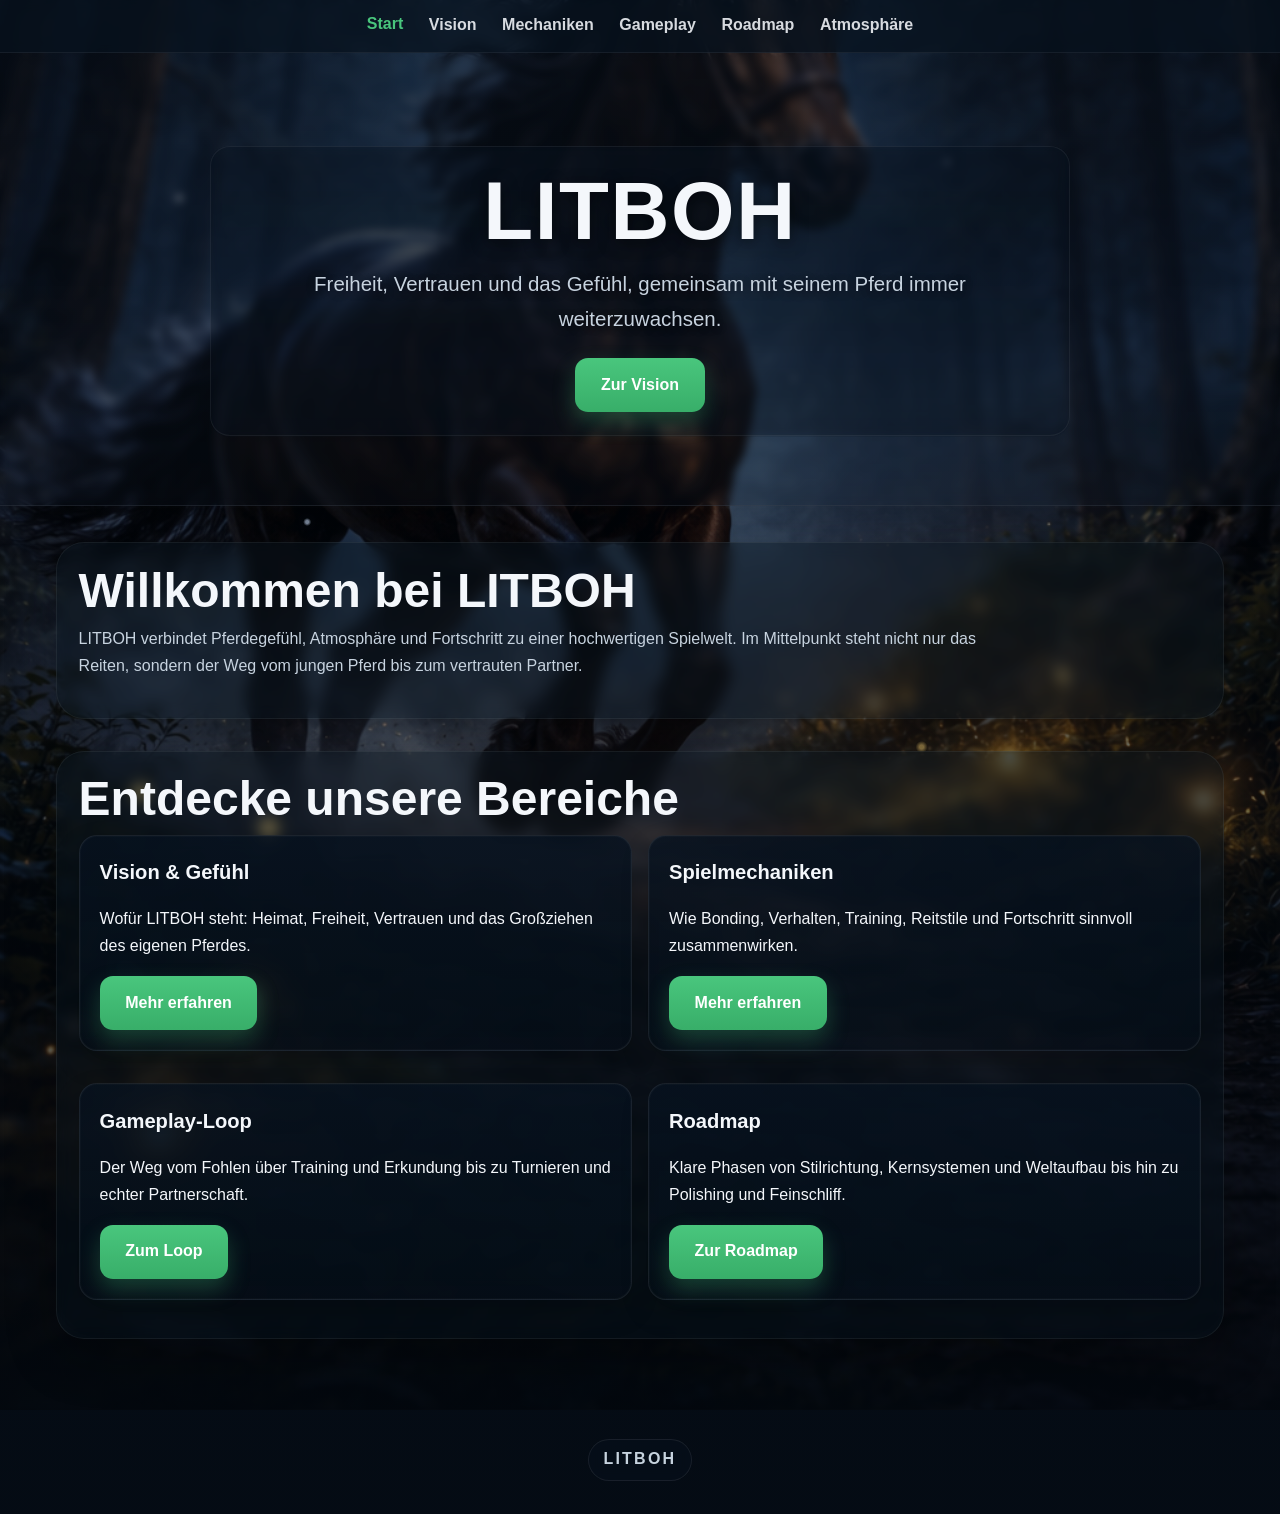
==== commit e6d008f3: "Add files via upload" ====
--- a/docs/index.html
+++ b/docs/index.html
@@ -8,16 +8,14 @@
 
 :root{
   --bg-top: rgba(5,12,22,0.22);
-  --bg-bottom: rgba(4,10,18,0.78);
-  --surface: rgba(8,18,30,0.62);
-  --surface-strong: rgba(7,15,26,0.82);
+  --bg-bottom: rgba(4,10,18,0.80);
+  --surface: rgba(8,18,30,0.68);
+  --surface-strong: rgba(7,15,26,0.84);
   --border: rgba(255,255,255,0.08);
   --text: #f4f7fb;
   --muted: #c7d3df;
   --accent: #49c67d;
   --accent-hover: #2f9a5e;
-  --glow-blue: rgba(120,185,255,0.14);
-  --glow-gold: rgba(255,214,120,0.18);
   --shadow: 0 18px 50px rgba(0,0,0,0.30);
 }
 
@@ -26,9 +24,9 @@
 html{scroll-behavior:smooth}
 
 body{
-  font-family: "Segoe UI", Tahoma, Geneva, Verdana, sans-serif;
+  font-family:"Segoe UI",Tahoma,Geneva,Verdana,sans-serif;
   color:var(--text);
-  line-height:1.6;
+  line-height:1.68;
   overflow-x:hidden;
   background:
     linear-gradient(var(--bg-top), var(--bg-bottom)),
@@ -37,74 +35,38 @@
   position:relative;
 }
 
-/* mobile-friendly background handling */
-@media (max-width: 900px){
-  body{
-    background:
-      linear-gradient(rgba(5,12,22,0.28), rgba(4,10,18,0.82)),
-      url("46186d34-40a3-486b-9bfc-bcadb65a34c5.png") center center / cover no-repeat scroll;
-  }
-}
-
-/* parallax overlay layers */
-body::before,
+/* Desktop: lightweight stars only */
+body::before{
+  content:"";
+  position:fixed;
+  inset:0;
+  pointer-events:none;
+  z-index:0;
+  background:
+    radial-gradient(circle at 14% 22%, rgba(255,255,255,0.85) 0 1.5px, transparent 4px),
+    radial-gradient(circle at 74% 18%, rgba(210,230,255,0.75) 0 1.5px, transparent 4px),
+    radial-gradient(circle at 48% 70%, rgba(180,210,255,0.65) 0 1.5px, transparent 4px),
+    radial-gradient(circle at 84% 62%, rgba(255,255,255,0.55) 0 1.2px, transparent 3px),
+    radial-gradient(circle at 24% 58%, rgba(205,225,255,0.65) 0 1.5px, transparent 4px),
+    radial-gradient(circle at 62% 42%, rgba(255,255,255,0.5) 0 1.2px, transparent 3px);
+  opacity:.92;
+  filter:drop-shadow(0 0 8px rgba(210,230,255,0.45));
+}
+
+/* subtle static fireflies */
 body::after{
   content:"";
   position:fixed;
   inset:0;
   pointer-events:none;
   z-index:0;
-}
-
-body::before{
   background:
-    radial-gradient(circle at 18% 22%, rgba(255,255,255,0.95) 0 2px, transparent 6px),
-    radial-gradient(circle at 72% 16%, rgba(220,235,255,0.85) 0 2px, transparent 6px),
-    radial-gradient(circle at 46% 70%, rgba(190,215,255,0.75) 0 2px, transparent 6px),
-    radial-gradient(circle at 83% 61%, rgba(255,255,255,0.65) 0 1.5px, transparent 5px),
-    radial-gradient(circle at 25% 58%, rgba(205,225,255,0.8) 0 2px, transparent 6px),
-    radial-gradient(circle at 62% 42%, rgba(255,255,255,0.7) 0 1.5px, transparent 5px),
-    radial-gradient(circle at 12% 80%, rgba(255,255,255,0.5) 0 1.5px, transparent 4px),
-    radial-gradient(circle at 88% 76%, rgba(220,235,255,0.6) 0 1.5px, transparent 4px);
-  filter: drop-shadow(0 0 12px rgba(210,230,255,0.8));
-  animation: starsDrift 18s linear infinite alternate, starsPulse 5.5s ease-in-out infinite;
-  opacity:.95;
-}
-
-body::after{
-  background:
-    radial-gradient(circle at 10% 88%, rgba(255,215,120,0.96) 0 5px, transparent 12px),
-    radial-gradient(circle at 84% 74%, rgba(255,215,120,0.88) 0 4px, transparent 10px),
-    radial-gradient(circle at 73% 82%, rgba(255,215,120,0.72) 0 2px, transparent 7px),
-    radial-gradient(circle at 22% 92%, rgba(255,215,120,0.84) 0 6px, transparent 14px),
-    radial-gradient(circle at 92% 68%, rgba(255,230,160,0.60) 0 2px, transparent 6px),
-    radial-gradient(circle at 35% 86%, rgba(255,215,120,0.45) 0 3px, transparent 8px);
-  filter: blur(.2px) drop-shadow(0 0 16px rgba(255,200,90,0.82));
-  animation: firefliesFloat 9s ease-in-out infinite alternate, firefliesBlink 4.8s ease-in-out infinite;
-  opacity:.95;
-}
-
-@keyframes starsDrift{
-  from{transform:translate3d(0,0,0)}
-  to{transform:translate3d(0,-24px,0)}
-}
-@keyframes starsPulse{
-  0%,100%{opacity:.72}
-  50%{opacity:1}
-}
-@keyframes firefliesFloat{
-  from{transform:translate3d(0,0,0)}
-  to{transform:translate3d(10px,-18px,0)}
-}
-@keyframes firefliesBlink{
-  0%,100%{opacity:.45}
-  50%{opacity:1}
-}
-
-/* subtle parallax wrapper */
-.parallax{
-  transform: translateZ(0);
-  will-change: transform;
+    radial-gradient(circle at 11% 88%, rgba(255,215,120,0.88) 0 4px, transparent 10px),
+    radial-gradient(circle at 83% 75%, rgba(255,215,120,0.72) 0 3px, transparent 8px),
+    radial-gradient(circle at 72% 83%, rgba(255,215,120,0.58) 0 2px, transparent 6px),
+    radial-gradient(circle at 21% 92%, rgba(255,215,120,0.78) 0 5px, transparent 12px);
+  filter:blur(.2px) drop-shadow(0 0 10px rgba(255,200,90,0.55));
+  opacity:.88;
 }
 
 nav, header, main, footer{position:relative; z-index:1}
@@ -114,14 +76,14 @@
   flex-wrap:wrap;
   justify-content:center;
   gap:1.6rem;
-  background:rgba(8,18,30,.82);
+  background:rgba(8,18,30,.84);
   padding:.78rem 1rem;
   position:sticky;
   top:0;
   z-index:30;
   border-bottom:1px solid rgba(255,255,255,.06);
-  backdrop-filter:blur(8px);
-  -webkit-backdrop-filter:blur(8px);
+  backdrop-filter:blur(7px);
+  -webkit-backdrop-filter:blur(7px);
 }
 nav a{
   color:var(--text);
@@ -139,14 +101,14 @@
 header{
   padding:5.8rem 1rem 4.3rem;
   text-align:center;
-  background:linear-gradient(to bottom, rgba(10,20,32,.48), rgba(10,20,32,.22));
+  background:linear-gradient(to bottom, rgba(10,20,32,.46), rgba(10,20,32,.22));
   backdrop-filter:blur(4px);
   -webkit-backdrop-filter:blur(4px);
   border-bottom:1px solid rgba(255,255,255,.07);
   box-shadow:0 10px 30px rgba(0,0,0,.18);
 }
 .hero-panel{
-  max-width:820px;
+  max-width:860px;
   margin:0 auto;
   padding:1.45rem 1.25rem;
   background:rgba(9,20,32,.22);
@@ -157,16 +119,16 @@
 }
 header h1{
   margin:0;
-  font-size:clamp(2.8rem, 7vw, 5.2rem);
+  font-size:clamp(2.8rem, 7vw, 5.1rem);
   line-height:1;
   letter-spacing:.02em;
   text-shadow:0 4px 16px rgba(0,0,0,.55);
 }
 header p{
   margin:1rem auto 0;
-  max-width:760px;
+  max-width:780px;
   color:var(--muted);
-  font-size:clamp(1rem, 2vw, 1.35rem);
+  font-size:clamp(1rem, 2vw, 1.28rem);
   text-shadow:0 2px 8px rgba(0,0,0,.48);
 }
 .hero-actions{margin-top:1.35rem}
@@ -196,7 +158,7 @@
 
 .section-shell{
   margin-bottom:2rem;
-  background:rgba(9,20,32,.38);
+  background:rgba(9,20,32,.40);
   border:1px solid rgba(255,255,255,.06);
   border-radius:28px;
   padding:1.35rem;
@@ -205,14 +167,14 @@
   box-shadow:var(--shadow);
 }
 .section-title{
-  margin:0 0 .55rem;
+  margin:0 0 .6rem;
   font-size:clamp(1.95rem, 4vw, 3rem);
   line-height:1.08;
 }
 .section-lead{
-  margin:0;
+  margin:0 0 1rem;
   color:var(--muted);
-  max-width:880px;
+  max-width:920px;
 }
 
 .card{
@@ -225,8 +187,8 @@
   transition:transform .22s ease, box-shadow .22s ease, border-color .22s ease;
 }
 .card:hover{
-  transform:translateY(-4px) scale(1.01);
-  box-shadow:0 18px 36px rgba(0,0,0,.28), 0 0 0 1px rgba(73,198,125,.10) inset;
+  transform:translateY(-4px);
+  box-shadow:0 18px 36px rgba(0,0,0,.28);
   border-color:rgba(73,198,125,.22);
 }
 .card h3{
@@ -241,21 +203,6 @@
 }
 .grid.two{
   grid-template-columns:repeat(2, minmax(0,1fr));
-}
-
-.feature{
-  position:relative;
-  overflow:hidden;
-}
-.feature::before{
-  content:"";
-  position:absolute;
-  width:220px;
-  height:220px;
-  right:-70px;
-  bottom:-90px;
-  background:radial-gradient(circle, var(--glow-blue), transparent 70%);
-  pointer-events:none;
 }
 
 .kpi{
@@ -274,7 +221,6 @@
   color:#b5f5ce;
   border:1px solid rgba(73,198,125,.28);
   font-weight:800;
-  box-shadow:inset 0 0 0 1px rgba(255,255,255,.02);
 }
 
 .loop-list{
@@ -314,15 +260,6 @@
   border-radius:18px;
   background:linear-gradient(180deg, rgba(7,18,31,.82), rgba(5,14,24,.68));
   border:1px solid rgba(255,255,255,.06);
-  overflow:hidden;
-}
-.roadmap-step::after{
-  content:"";
-  position:absolute;
-  inset:auto -60px -60px auto;
-  width:200px;
-  height:200px;
-  background:radial-gradient(circle, var(--glow-gold), transparent 70%);
 }
 .roadmap-step small{
   display:block;
@@ -362,6 +299,11 @@
 }
 
 @media (max-width: 880px){
+  body{
+    background:
+      linear-gradient(rgba(5,12,22,0.28), rgba(4,10,18,0.82)),
+      url("46186d34-40a3-486b-9bfc-bcadb65a34c5.png") center center / cover no-repeat scroll;
+  }
   nav{
     gap:1rem;
     font-size:.96rem;
@@ -404,46 +346,46 @@
 <a href="gameplay-loop.html" class="">Gameplay</a>
 <a href="roadmap.html" class="">Roadmap</a>
 <a href="atmosphaere.html" class="">Atmosphäre</a></nav>
-<header class="parallax">
+<header>
   <div class="hero-panel">
     <h1>LITBOH</h1>
-    <p>Freiheit, Bindung und Abenteuer: Tauche in eine ruhige, cineastische Pferdewelt ein.</p>
+    <p>Freiheit, Vertrauen und das Gefühl, gemeinsam mit seinem Pferd immer weiterzuwachsen.</p>
     <div class="hero-actions">
       <a href="vision.html" class="btn">Zur Vision</a>
     </div>
   </div>
 </header>
-<main class="parallax">
+<main>
 
 <section class="section-shell">
   <h2 class="section-title">Willkommen bei LITBOH</h2>
   <p class="section-lead">
     LITBOH verbindet Pferdegefühl, Atmosphäre und Fortschritt zu einer hochwertigen Spielwelt.
-    Statt hektischem Grind stehen Bindung, Ruhe und ein starkes visuelles Erlebnis im Mittelpunkt.
+    Im Mittelpunkt steht nicht nur das Reiten, sondern der Weg vom jungen Pferd bis zum vertrauten Partner.
   </p>
 </section>
 
 <section class="section-shell">
   <h2 class="section-title">Entdecke unsere Bereiche</h2>
   <div class="grid two">
-    <div class="card feature">
+    <div class="card">
       <h3>Vision & Gefühl</h3>
-      <p>Der emotionale Kern von LITBOH – ruhig, hochwertig und nah am Pferd.</p>
+      <p>Wofür LITBOH steht: Heimat, Freiheit, Vertrauen und das Großziehen des eigenen Pferdes.</p>
       <a href="vision.html" class="btn">Mehr erfahren</a>
     </div>
-    <div class="card feature">
+    <div class="card">
       <h3>Spielmechaniken</h3>
-      <p>Wie Pflege, Training, Fortschritt und Welt logisch zusammenwirken.</p>
+      <p>Wie Bonding, Verhalten, Training, Reitstile und Fortschritt sinnvoll zusammenwirken.</p>
       <a href="mechaniken.html" class="btn">Mehr erfahren</a>
     </div>
-    <div class="card feature">
+    <div class="card">
       <h3>Gameplay-Loop</h3>
-      <p>Der motivierende Kreislauf aus Bindung, Training, Welt und Fortschritt.</p>
+      <p>Der Weg vom Fohlen über Training und Erkundung bis zu Turnieren und echter Partnerschaft.</p>
       <a href="gameplay-loop.html" class="btn">Zum Loop</a>
     </div>
-    <div class="card feature">
+    <div class="card">
       <h3>Roadmap</h3>
-      <p>Die Entwicklungsschritte von Stilrichtung bis Polishing in klaren Phasen.</p>
+      <p>Klare Phasen von Stilrichtung, Kernsystemen und Weltaufbau bis hin zu Polishing und Feinschliff.</p>
       <a href="roadmap.html" class="btn">Zur Roadmap</a>
     </div>
   </div>
@@ -451,27 +393,5 @@
 
 </main>
 <footer><span class="footer-brand">LITBOH</span></footer>
-<script>
-(function() {
-  const items = document.querySelectorAll('.parallax');
-  const reduce = window.matchMedia('(prefers-reduced-motion: reduce)').matches;
-  if (reduce || window.innerWidth < 900) return;
-  let ticking = false;
-  function update() {
-    const y = window.scrollY || 0;
-    items.forEach((el, i) => {
-      const factor = i === 0 ? 0.08 : 0.03;
-      el.style.transform = `translateY(${y * factor}px)`;
-    });
-    ticking = false;
-  }
-  window.addEventListener('scroll', () => {
-    if (!ticking) {
-      requestAnimationFrame(update);
-      ticking = true;
-    }
-  }, { passive: true });
-})();
-</script>
 </body>
 </html>
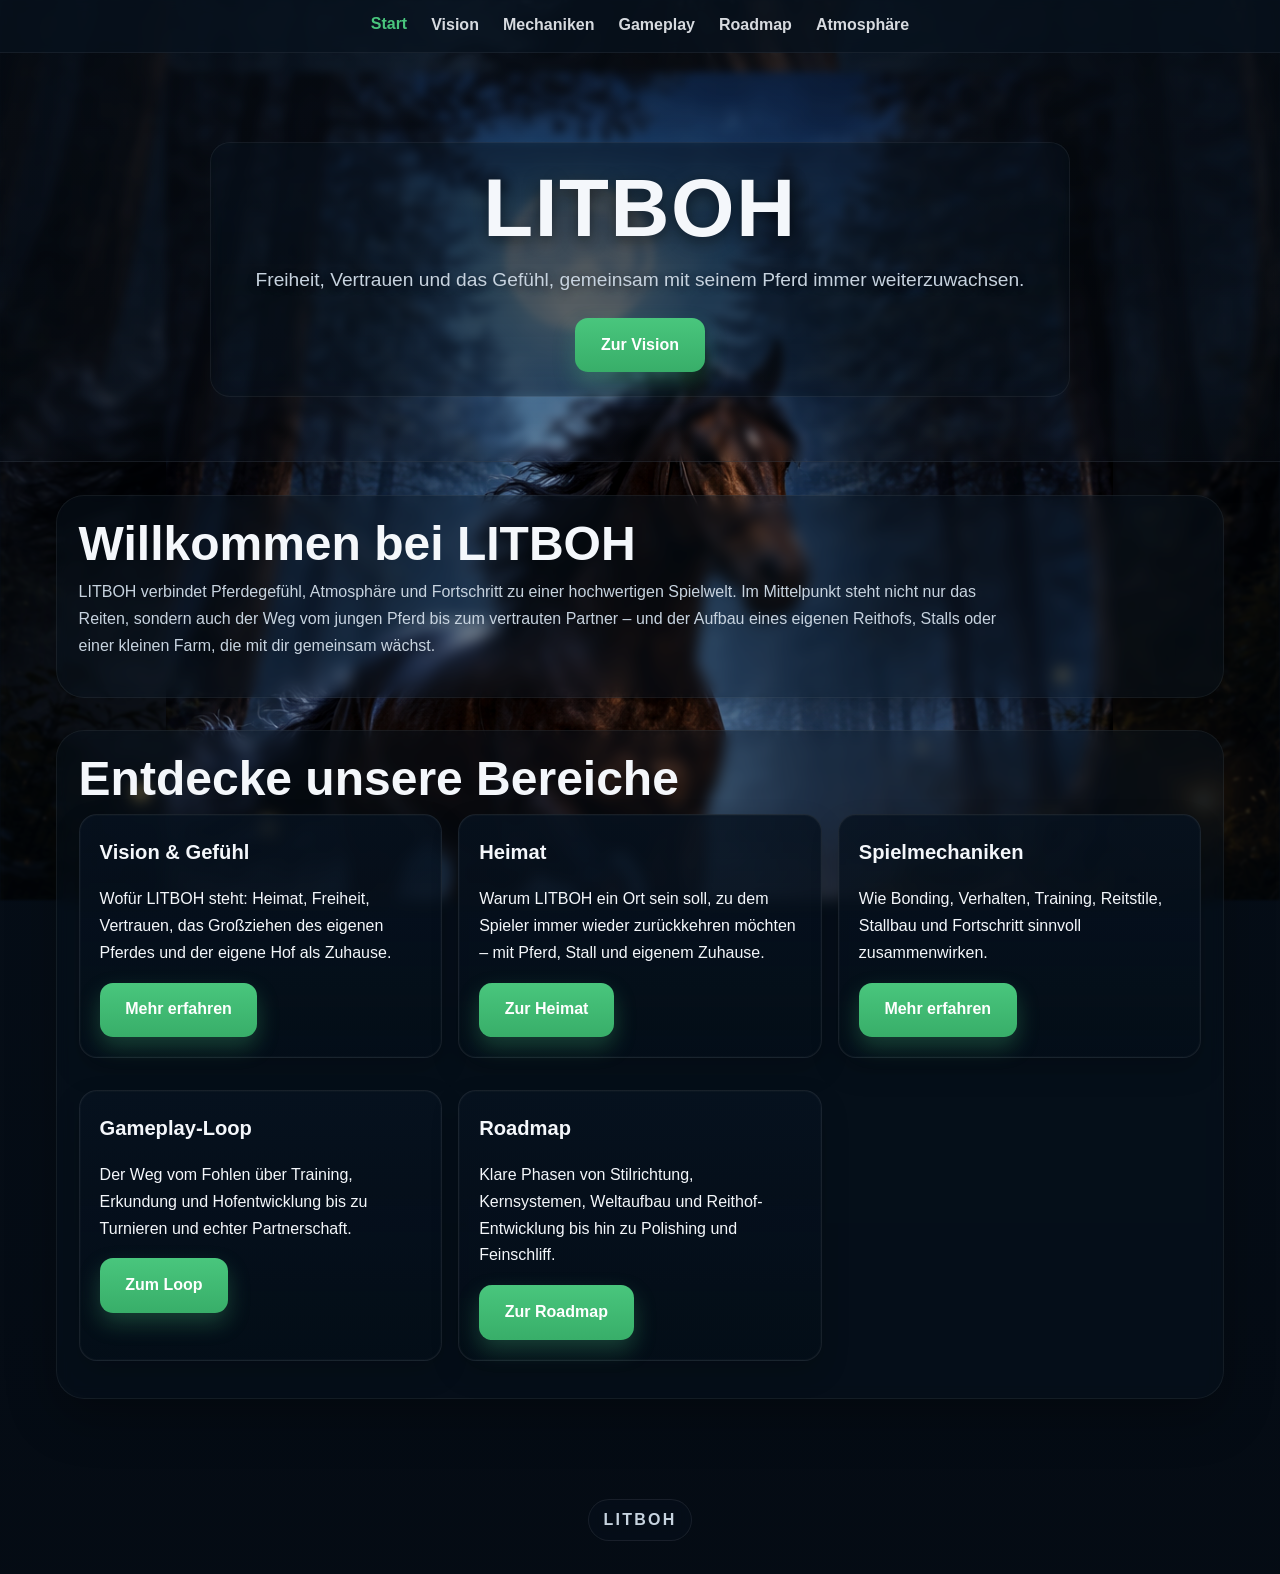
==== commit 03b4ca3e: "Add files via upload" ====
--- a/docs/index.html
+++ b/docs/index.html
@@ -1,16 +1,8 @@
-<!DOCTYPE html>
-<html lang="de">
-<head>
-<meta charset="UTF-8">
-<meta name="viewport" content="width=device-width, initial-scale=1.0">
-<title>LITBOH – LITBOH</title>
-<style>
-
+<!DOCTYPE html><html lang="de"><head><meta charset="UTF-8"><meta name="viewport" content="width=device-width, initial-scale=1.0"><title>LITBOH – LITBOH</title><style>
 :root{
-  --bg-top: rgba(5,12,22,0.22);
-  --bg-bottom: rgba(4,10,18,0.80);
-  --surface: rgba(8,18,30,0.68);
-  --surface-strong: rgba(7,15,26,0.84);
+  --bg-top: rgba(5,12,22,0.24);
+  --bg-bottom: rgba(4,10,18,0.82);
+  --surface: rgba(8,18,30,0.72);
   --border: rgba(255,255,255,0.08);
   --text: #f4f7fb;
   --muted: #c7d3df;
@@ -18,24 +10,19 @@
   --accent-hover: #2f9a5e;
   --shadow: 0 18px 50px rgba(0,0,0,0.30);
 }
-
 *{box-sizing:border-box}
 html,body{margin:0;min-height:100%}
 html{scroll-behavior:smooth}
-
 body{
   font-family:"Segoe UI",Tahoma,Geneva,Verdana,sans-serif;
   color:var(--text);
   line-height:1.68;
   overflow-x:hidden;
-  background:
-    linear-gradient(var(--bg-top), var(--bg-bottom)),
-    url("46186d34-40a3-486b-9bfc-bcadb65a34c5.png") center center / cover no-repeat fixed;
+  background:linear-gradient(var(--bg-top), var(--bg-bottom));
   background-color:#07111c;
   position:relative;
 }
-
-/* Desktop: lightweight stars only */
+/* darker forest fills whole page */
 body::before{
   content:"";
   position:fixed;
@@ -43,17 +30,11 @@
   pointer-events:none;
   z-index:0;
   background:
-    radial-gradient(circle at 14% 22%, rgba(255,255,255,0.85) 0 1.5px, transparent 4px),
-    radial-gradient(circle at 74% 18%, rgba(210,230,255,0.75) 0 1.5px, transparent 4px),
-    radial-gradient(circle at 48% 70%, rgba(180,210,255,0.65) 0 1.5px, transparent 4px),
-    radial-gradient(circle at 84% 62%, rgba(255,255,255,0.55) 0 1.2px, transparent 3px),
-    radial-gradient(circle at 24% 58%, rgba(205,225,255,0.65) 0 1.5px, transparent 4px),
-    radial-gradient(circle at 62% 42%, rgba(255,255,255,0.5) 0 1.2px, transparent 3px);
-  opacity:.92;
-  filter:drop-shadow(0 0 8px rgba(210,230,255,0.45));
+    linear-gradient(rgba(5,12,22,0.18), rgba(4,10,18,0.74)),
+    url("46186d34-40a3-486b-9bfc-bcadb65a34c5.png") center center / cover no-repeat fixed;
+  filter: blur(1.2px) brightness(.55) saturate(1.02);
 }
-
-/* subtle static fireflies */
+/* sharper horse layer, smaller on desktop */
 body::after{
   content:"";
   position:fixed;
@@ -61,337 +42,104 @@
   pointer-events:none;
   z-index:0;
   background:
-    radial-gradient(circle at 11% 88%, rgba(255,215,120,0.88) 0 4px, transparent 10px),
-    radial-gradient(circle at 83% 75%, rgba(255,215,120,0.72) 0 3px, transparent 8px),
-    radial-gradient(circle at 72% 83%, rgba(255,215,120,0.58) 0 2px, transparent 6px),
-    radial-gradient(circle at 21% 92%, rgba(255,215,120,0.78) 0 5px, transparent 12px);
-  filter:blur(.2px) drop-shadow(0 0 10px rgba(255,200,90,0.55));
+    url("46186d34-40a3-486b-9bfc-bcadb65a34c5.png") center 72px / min(1120px, 74vw) auto no-repeat fixed;
+  filter: brightness(.94) saturate(1.1);
+}
+html::before,html::after{
+  content:"";
+  position:fixed;
+  inset:0;
+  pointer-events:none;
+  z-index:0;
+}
+html::before{
+  background:
+    radial-gradient(circle at 14% 22%, rgba(255,255,255,0.85) 0 1.5px, transparent 4px),
+    radial-gradient(circle at 74% 18%, rgba(210,230,255,0.72) 0 1.5px, transparent 4px),
+    radial-gradient(circle at 48% 70%, rgba(180,210,255,0.60) 0 1.5px, transparent 4px),
+    radial-gradient(circle at 84% 62%, rgba(255,255,255,0.55) 0 1.2px, transparent 3px),
+    radial-gradient(circle at 24% 58%, rgba(205,225,255,0.62) 0 1.5px, transparent 4px),
+    radial-gradient(circle at 62% 42%, rgba(255,255,255,0.50) 0 1.2px, transparent 3px);
+  filter: drop-shadow(0 0 8px rgba(210,230,255,0.45));
+  opacity:.92;
+}
+html::after{
+  background:
+    radial-gradient(circle at 11% 88%, rgba(255,215,120,0.78) 0 4px, transparent 10px),
+    radial-gradient(circle at 83% 75%, rgba(255,215,120,0.62) 0 3px, transparent 8px),
+    radial-gradient(circle at 72% 83%, rgba(255,215,120,0.48) 0 2px, transparent 6px),
+    radial-gradient(circle at 21% 92%, rgba(255,215,120,0.70) 0 5px, transparent 12px);
+  filter: blur(.2px) drop-shadow(0 0 10px rgba(255,200,90,0.50));
   opacity:.88;
 }
-
-nav, header, main, footer{position:relative; z-index:1}
-
+@media (max-width:900px){
+  body::before{
+    background:
+      linear-gradient(rgba(5,12,22,0.26), rgba(4,10,18,0.82)),
+      url("46186d34-40a3-486b-9bfc-bcadb65a34c5.png") center center / cover no-repeat scroll;
+    filter:none;
+  }
+  body::after{display:none}
+}
+nav,header,main,footer{position:relative;z-index:1}
 nav{
-  display:flex;
-  flex-wrap:wrap;
-  justify-content:center;
-  gap:1.6rem;
-  background:rgba(8,18,30,.84);
-  padding:.78rem 1rem;
-  position:sticky;
-  top:0;
-  z-index:30;
+  display:flex;flex-wrap:wrap;justify-content:center;gap:1.5rem;
+  background:rgba(8,18,30,.84);padding:.78rem 1rem;position:sticky;top:0;z-index:30;
   border-bottom:1px solid rgba(255,255,255,.06);
-  backdrop-filter:blur(7px);
-  -webkit-backdrop-filter:blur(7px);
+  backdrop-filter:blur(7px);-webkit-backdrop-filter:blur(7px);
 }
-nav a{
-  color:var(--text);
-  text-decoration:none;
-  font-weight:700;
-  opacity:.88;
-  transition:opacity .18s, color .18s, transform .18s;
-}
-nav a:hover, nav a.active{
-  color:var(--accent);
-  opacity:1;
-  transform:translateY(-1px);
-}
-
+nav a{color:var(--text);text-decoration:none;font-weight:700;opacity:.88;transition:opacity .18s,color .18s,transform .18s}
+nav a:hover,nav a.active{color:var(--accent);opacity:1;transform:translateY(-1px)}
 header{
-  padding:5.8rem 1rem 4.3rem;
-  text-align:center;
+  padding:5.6rem 1rem 4rem;text-align:center;
   background:linear-gradient(to bottom, rgba(10,20,32,.46), rgba(10,20,32,.22));
-  backdrop-filter:blur(4px);
-  -webkit-backdrop-filter:blur(4px);
-  border-bottom:1px solid rgba(255,255,255,.07);
-  box-shadow:0 10px 30px rgba(0,0,0,.18);
+  backdrop-filter:blur(4px);-webkit-backdrop-filter:blur(4px);
+  border-bottom:1px solid rgba(255,255,255,.07);box-shadow:0 10px 30px rgba(0,0,0,.18);
 }
 .hero-panel{
-  max-width:860px;
-  margin:0 auto;
-  padding:1.45rem 1.25rem;
-  background:rgba(9,20,32,.22);
-  border:1px solid rgba(255,255,255,.06);
-  border-radius:20px;
-  backdrop-filter:blur(5px);
-  -webkit-backdrop-filter:blur(5px);
+  max-width:860px;margin:0 auto;padding:1.45rem 1.25rem;
+  background:rgba(9,20,32,.26);border:1px solid rgba(255,255,255,.06);border-radius:20px;
+  backdrop-filter:blur(5px);-webkit-backdrop-filter:blur(5px);
 }
-header h1{
-  margin:0;
-  font-size:clamp(2.8rem, 7vw, 5.1rem);
-  line-height:1;
-  letter-spacing:.02em;
-  text-shadow:0 4px 16px rgba(0,0,0,.55);
+header h1{margin:0;font-size:clamp(2.8rem,7vw,5.1rem);line-height:1;letter-spacing:.02em;text-shadow:0 4px 16px rgba(0,0,0,.55)}
+header p{margin:1rem auto 0;max-width:780px;color:var(--muted);font-size:clamp(1rem,2vw,1.2rem);text-shadow:0 2px 8px rgba(0,0,0,.48)}
+.hero-actions{margin-top:1.35rem}
+.btn{
+  display:inline-block;background:linear-gradient(180deg, var(--accent), #38ae69);color:#fff;
+  padding:.86rem 1.6rem;border-radius:13px;font-weight:800;text-decoration:none;
+  transition:transform .18s, box-shadow .18s, background .18s;box-shadow:0 10px 22px rgba(73,198,125,.28)
 }
-header p{
-  margin:1rem auto 0;
-  max-width:780px;
-  color:var(--muted);
-  font-size:clamp(1rem, 2vw, 1.28rem);
-  text-shadow:0 2px 8px rgba(0,0,0,.48);
+.btn:hover{background:linear-gradient(180deg, #56d28c, var(--accent-hover));transform:translateY(-2px);box-shadow:0 14px 26px rgba(73,198,125,.36)}
+main{max-width:1200px;margin:2.1rem auto 0;padding:0 1rem 3rem}
+.section-shell{
+  margin-bottom:2rem;background:rgba(9,20,32,.42);border:1px solid rgba(255,255,255,.06);
+  border-radius:28px;padding:1.35rem;backdrop-filter:blur(7px);-webkit-backdrop-filter:blur(7px);box-shadow:var(--shadow)
 }
-.hero-actions{margin-top:1.35rem}
-
-.btn{
-  display:inline-block;
-  background:linear-gradient(180deg, var(--accent), #38ae69);
-  color:#fff;
-  padding:.86rem 1.6rem;
-  border-radius:13px;
-  font-weight:800;
-  text-decoration:none;
-  transition:transform .18s, box-shadow .18s, background .18s;
-  box-shadow:0 10px 22px rgba(73,198,125,.28);
+.section-title{margin:0 0 .6rem;font-size:clamp(1.95rem,4vw,3rem);line-height:1.08}
+.section-lead{margin:0 0 1rem;color:var(--muted);max-width:920px}
+.card{
+  background:linear-gradient(180deg, rgba(7,18,31,.84), rgba(5,14,24,.68));border:1px solid var(--border);
+  border-radius:18px;padding:1.25rem;box-shadow:0 12px 28px rgba(0,0,0,.20), inset 0 0 0 1px rgba(255,255,255,.02);
+  margin-bottom:1rem;transition:transform .22s ease, box-shadow .22s ease, border-color .22s ease
 }
-.btn:hover{
-  background:linear-gradient(180deg, #56d28c, var(--accent-hover));
-  transform:translateY(-2px);
-  box-shadow:0 14px 26px rgba(73,198,125,.36);
-}
-
-main{
-  max-width:1200px;
-  margin:2.25rem auto 0;
-  padding:0 1rem 3rem;
-}
-
-.section-shell{
-  margin-bottom:2rem;
-  background:rgba(9,20,32,.40);
-  border:1px solid rgba(255,255,255,.06);
-  border-radius:28px;
-  padding:1.35rem;
-  backdrop-filter:blur(7px);
-  -webkit-backdrop-filter:blur(7px);
-  box-shadow:var(--shadow);
-}
-.section-title{
-  margin:0 0 .6rem;
-  font-size:clamp(1.95rem, 4vw, 3rem);
-  line-height:1.08;
-}
-.section-lead{
-  margin:0 0 1rem;
-  color:var(--muted);
-  max-width:920px;
-}
-
-.card{
-  background:linear-gradient(180deg, rgba(7,18,31,.82), rgba(5,14,24,.66));
-  border:1px solid var(--border);
-  border-radius:18px;
-  padding:1.25rem;
-  box-shadow:0 12px 28px rgba(0,0,0,.20), inset 0 0 0 1px rgba(255,255,255,.02);
-  margin-bottom:1rem;
-  transition:transform .22s ease, box-shadow .22s ease, border-color .22s ease;
-}
-.card:hover{
-  transform:translateY(-4px);
-  box-shadow:0 18px 36px rgba(0,0,0,.28);
-  border-color:rgba(73,198,125,.22);
-}
-.card h3{
-  margin:.05rem 0 .55rem;
-  font-size:1.26rem;
-}
+.card:hover{transform:translateY(-4px);box-shadow:0 18px 36px rgba(0,0,0,.28);border-color:rgba(73,198,125,.22)}
+.card h3{margin:.05rem 0 .55rem;font-size:1.26rem}
 .card p:last-child{margin-bottom:0}
-
-.grid{
-  display:grid;
-  gap:1rem;
-}
-.grid.two{
-  grid-template-columns:repeat(2, minmax(0,1fr));
-}
-
-.kpi{
-  display:flex;
-  align-items:flex-start;
-  gap:.95rem;
-}
-.kpi-badge{
-  width:44px;
-  height:44px;
-  flex:0 0 auto;
-  border-radius:13px;
-  display:grid;
-  place-items:center;
-  background:rgba(73,198,125,.16);
-  color:#b5f5ce;
-  border:1px solid rgba(73,198,125,.28);
-  font-weight:800;
-}
-
-.loop-list{
-  display:grid;
-  gap:.9rem;
-}
-.loop-item{
-  display:flex;
-  align-items:flex-start;
-  gap:1rem;
-  background:linear-gradient(180deg, rgba(7,18,31,.78), rgba(5,14,24,.64));
-  border:1px solid rgba(255,255,255,.06);
-  border-radius:18px;
-  padding:1rem;
-}
-.loop-number{
-  width:40px;
-  height:40px;
-  flex:0 0 auto;
-  border-radius:13px;
-  display:grid;
-  place-items:center;
-  background:rgba(73,198,125,.18);
-  border:1px solid rgba(73,198,125,.3);
-  color:#c1f7d6;
-  font-weight:800;
-}
-
-.roadmap{
-  display:grid;
-  gap:1rem;
-}
-.roadmap-step{
-  position:relative;
-  padding:1.12rem 1.1rem 1.15rem 1.18rem;
-  border-left:4px solid rgba(73,198,125,.66);
-  border-radius:18px;
-  background:linear-gradient(180deg, rgba(7,18,31,.82), rgba(5,14,24,.68));
-  border:1px solid rgba(255,255,255,.06);
-}
-.roadmap-step small{
-  display:block;
-  margin-bottom:.35rem;
-  color:#9fe2bb;
-  text-transform:uppercase;
-  letter-spacing:.08em;
-  font-weight:800;
-}
-.roadmap-step h3{
-  margin:.1rem 0 .3rem;
-}
-
-.quote-card{
-  font-size:clamp(1.05rem, 2vw, 1.2rem);
-  border-left:4px solid rgba(73,198,125,.62);
-  color:#e9eef5;
-}
-
-footer{
-  text-align:center;
-  color:var(--muted);
-  padding:1.25rem 1rem 2.1rem;
-  background:transparent;
-}
-.footer-brand{
-  display:inline-block;
-  padding:.4rem .9rem;
-  border-radius:999px;
-  border:1px solid rgba(255,255,255,.08);
-  background:rgba(7,18,31,.44);
-  backdrop-filter:blur(6px);
-  -webkit-backdrop-filter:blur(6px);
-  text-transform:uppercase;
-  font-weight:800;
-  letter-spacing:.14em;
-}
-
-@media (max-width: 880px){
-  body{
-    background:
-      linear-gradient(rgba(5,12,22,0.28), rgba(4,10,18,0.82)),
-      url("46186d34-40a3-486b-9bfc-bcadb65a34c5.png") center center / cover no-repeat scroll;
-  }
-  nav{
-    gap:1rem;
-    font-size:.96rem;
-  }
-  header{
-    padding:4.6rem 1rem 3.6rem;
-  }
-  .hero-panel{
-    padding:1.15rem 1rem;
-  }
-  .grid.two{
-    grid-template-columns:1fr;
-  }
-  .section-shell{
-    border-radius:22px;
-    padding:1rem;
-  }
-}
-
-@media (max-width: 560px){
-  nav{
-    gap:.8rem;
-    font-size:.9rem;
-  }
-  header h1{
-    font-size:2.5rem;
-  }
-  .btn{
-    width:100%;
-    text-align:center;
-  }
-}
-
-</style>
-</head>
-<body>
-<nav><a href="index.html" class="active">Start</a>
-<a href="vision.html" class="">Vision</a>
-<a href="mechaniken.html" class="">Mechaniken</a>
-<a href="gameplay-loop.html" class="">Gameplay</a>
-<a href="roadmap.html" class="">Roadmap</a>
-<a href="atmosphaere.html" class="">Atmosphäre</a></nav>
-<header>
-  <div class="hero-panel">
-    <h1>LITBOH</h1>
-    <p>Freiheit, Vertrauen und das Gefühl, gemeinsam mit seinem Pferd immer weiterzuwachsen.</p>
-    <div class="hero-actions">
-      <a href="vision.html" class="btn">Zur Vision</a>
-    </div>
-  </div>
-</header>
-<main>
-
-<section class="section-shell">
-  <h2 class="section-title">Willkommen bei LITBOH</h2>
-  <p class="section-lead">
-    LITBOH verbindet Pferdegefühl, Atmosphäre und Fortschritt zu einer hochwertigen Spielwelt.
-    Im Mittelpunkt steht nicht nur das Reiten, sondern der Weg vom jungen Pferd bis zum vertrauten Partner.
-  </p>
-</section>
-
-<section class="section-shell">
-  <h2 class="section-title">Entdecke unsere Bereiche</h2>
-  <div class="grid two">
-    <div class="card">
-      <h3>Vision & Gefühl</h3>
-      <p>Wofür LITBOH steht: Heimat, Freiheit, Vertrauen und das Großziehen des eigenen Pferdes.</p>
-      <a href="vision.html" class="btn">Mehr erfahren</a>
-    </div>
-    <div class="card">
-      <h3>Spielmechaniken</h3>
-      <p>Wie Bonding, Verhalten, Training, Reitstile und Fortschritt sinnvoll zusammenwirken.</p>
-      <a href="mechaniken.html" class="btn">Mehr erfahren</a>
-    </div>
-    <div class="card">
-      <h3>Gameplay-Loop</h3>
-      <p>Der Weg vom Fohlen über Training und Erkundung bis zu Turnieren und echter Partnerschaft.</p>
-      <a href="gameplay-loop.html" class="btn">Zum Loop</a>
-    </div>
-    <div class="card">
-      <h3>Roadmap</h3>
-      <p>Klare Phasen von Stilrichtung, Kernsystemen und Weltaufbau bis hin zu Polishing und Feinschliff.</p>
-      <a href="roadmap.html" class="btn">Zur Roadmap</a>
-    </div>
-  </div>
-</section>
-
-</main>
-<footer><span class="footer-brand">LITBOH</span></footer>
-</body>
-</html>+.grid{display:grid;gap:1rem}
+.grid.two{grid-template-columns:repeat(2,minmax(0,1fr))}
+.grid.three{grid-template-columns:repeat(3,minmax(0,1fr))}
+.kpi{display:flex;align-items:flex-start;gap:.95rem}
+.kpi-badge{width:44px;height:44px;flex:0 0 auto;border-radius:13px;display:grid;place-items:center;background:rgba(73,198,125,.16);color:#b5f5ce;border:1px solid rgba(73,198,125,.28);font-weight:800}
+.loop-list,.roadmap{display:grid;gap:.9rem}
+.loop-item{display:flex;align-items:flex-start;gap:1rem;background:linear-gradient(180deg, rgba(7,18,31,.78), rgba(5,14,24,.64));border:1px solid rgba(255,255,255,.06);border-radius:18px;padding:1rem}
+.loop-number{width:40px;height:40px;flex:0 0 auto;border-radius:13px;display:grid;place-items:center;background:rgba(73,198,125,.18);border:1px solid rgba(73,198,125,.3);color:#c1f7d6;font-weight:800}
+.roadmap-step{padding:1.12rem 1.1rem 1.15rem 1.18rem;border-left:4px solid rgba(73,198,125,.66);border-radius:18px;background:linear-gradient(180deg, rgba(7,18,31,.82), rgba(5,14,24,.68));border:1px solid rgba(255,255,255,.06)}
+.roadmap-step small{display:block;margin-bottom:.35rem;color:#9fe2bb;text-transform:uppercase;letter-spacing:.08em;font-weight:800}
+.roadmap-step h3{margin:.1rem 0 .3rem}
+.quote-card{font-size:clamp(1.05rem,2vw,1.2rem);border-left:4px solid rgba(73,198,125,.62);color:#e9eef5}
+footer{text-align:center;color:var(--muted);padding:1.25rem 1rem 2.1rem;background:transparent}
+.footer-brand{display:inline-block;padding:.4rem .9rem;border-radius:999px;border:1px solid rgba(255,255,255,.08);background:rgba(7,18,31,.44);backdrop-filter:blur(6px);-webkit-backdrop-filter:blur(6px);text-transform:uppercase;font-weight:800;letter-spacing:.14em}
+@media (max-width:980px){.grid.three,.grid.two{grid-template-columns:1fr}}
+@media (max-width:900px){nav{gap:1rem;font-size:.96rem}header{padding:4.6rem 1rem 3.6rem}.hero-panel{padding:1.15rem 1rem}.section-shell{border-radius:22px;padding:1rem}}
+@media (max-width:560px){nav{gap:.8rem;font-size:.9rem}header h1{font-size:2.5rem}.btn{width:100%;text-align:center}}
+</style></head><body><nav><a href="index.html" class="active">Start</a><a href="vision.html" class="">Vision</a><a href="mechaniken.html" class="">Mechaniken</a><a href="gameplay-loop.html" class="">Gameplay</a><a href="roadmap.html" class="">Roadmap</a><a href="atmosphaere.html" class="">Atmosphäre</a></nav><header><div class="hero-panel"><h1>LITBOH</h1><p>Freiheit, Vertrauen und das Gefühl, gemeinsam mit seinem Pferd immer weiterzuwachsen.</p><div class="hero-actions"><a href="vision.html" class="btn">Zur Vision</a></div></div></header><main><section class="section-shell"><h2 class="section-title">Willkommen bei LITBOH</h2><p class="section-lead">LITBOH verbindet Pferdegefühl, Atmosphäre und Fortschritt zu einer hochwertigen Spielwelt. Im Mittelpunkt steht nicht nur das Reiten, sondern auch der Weg vom jungen Pferd bis zum vertrauten Partner – und der Aufbau eines eigenen Reithofs, Stalls oder einer kleinen Farm, die mit dir gemeinsam wächst.</p></section><section class="section-shell"><h2 class="section-title">Entdecke unsere Bereiche</h2><div class="grid three"><div class="card"><h3>Vision & Gefühl</h3><p>Wofür LITBOH steht: Heimat, Freiheit, Vertrauen, das Großziehen des eigenen Pferdes und der eigene Hof als Zuhause.</p><a href="vision.html" class="btn">Mehr erfahren</a></div><div class="card"><h3>Heimat</h3><p>Warum LITBOH ein Ort sein soll, zu dem Spieler immer wieder zurückkehren möchten – mit Pferd, Stall und eigenem Zuhause.</p><a href="atmosphaere.html" class="btn">Zur Heimat</a></div><div class="card"><h3>Spielmechaniken</h3><p>Wie Bonding, Verhalten, Training, Reitstile, Stallbau und Fortschritt sinnvoll zusammenwirken.</p><a href="mechaniken.html" class="btn">Mehr erfahren</a></div><div class="card"><h3>Gameplay-Loop</h3><p>Der Weg vom Fohlen über Training, Erkundung und Hofentwicklung bis zu Turnieren und echter Partnerschaft.</p><a href="gameplay-loop.html" class="btn">Zum Loop</a></div><div class="card"><h3>Roadmap</h3><p>Klare Phasen von Stilrichtung, Kernsystemen, Weltaufbau und Reithof-Entwicklung bis hin zu Polishing und Feinschliff.</p><a href="roadmap.html" class="btn">Zur Roadmap</a></div></div></section></main><footer><span class="footer-brand">LITBOH</span></footer></body></html>
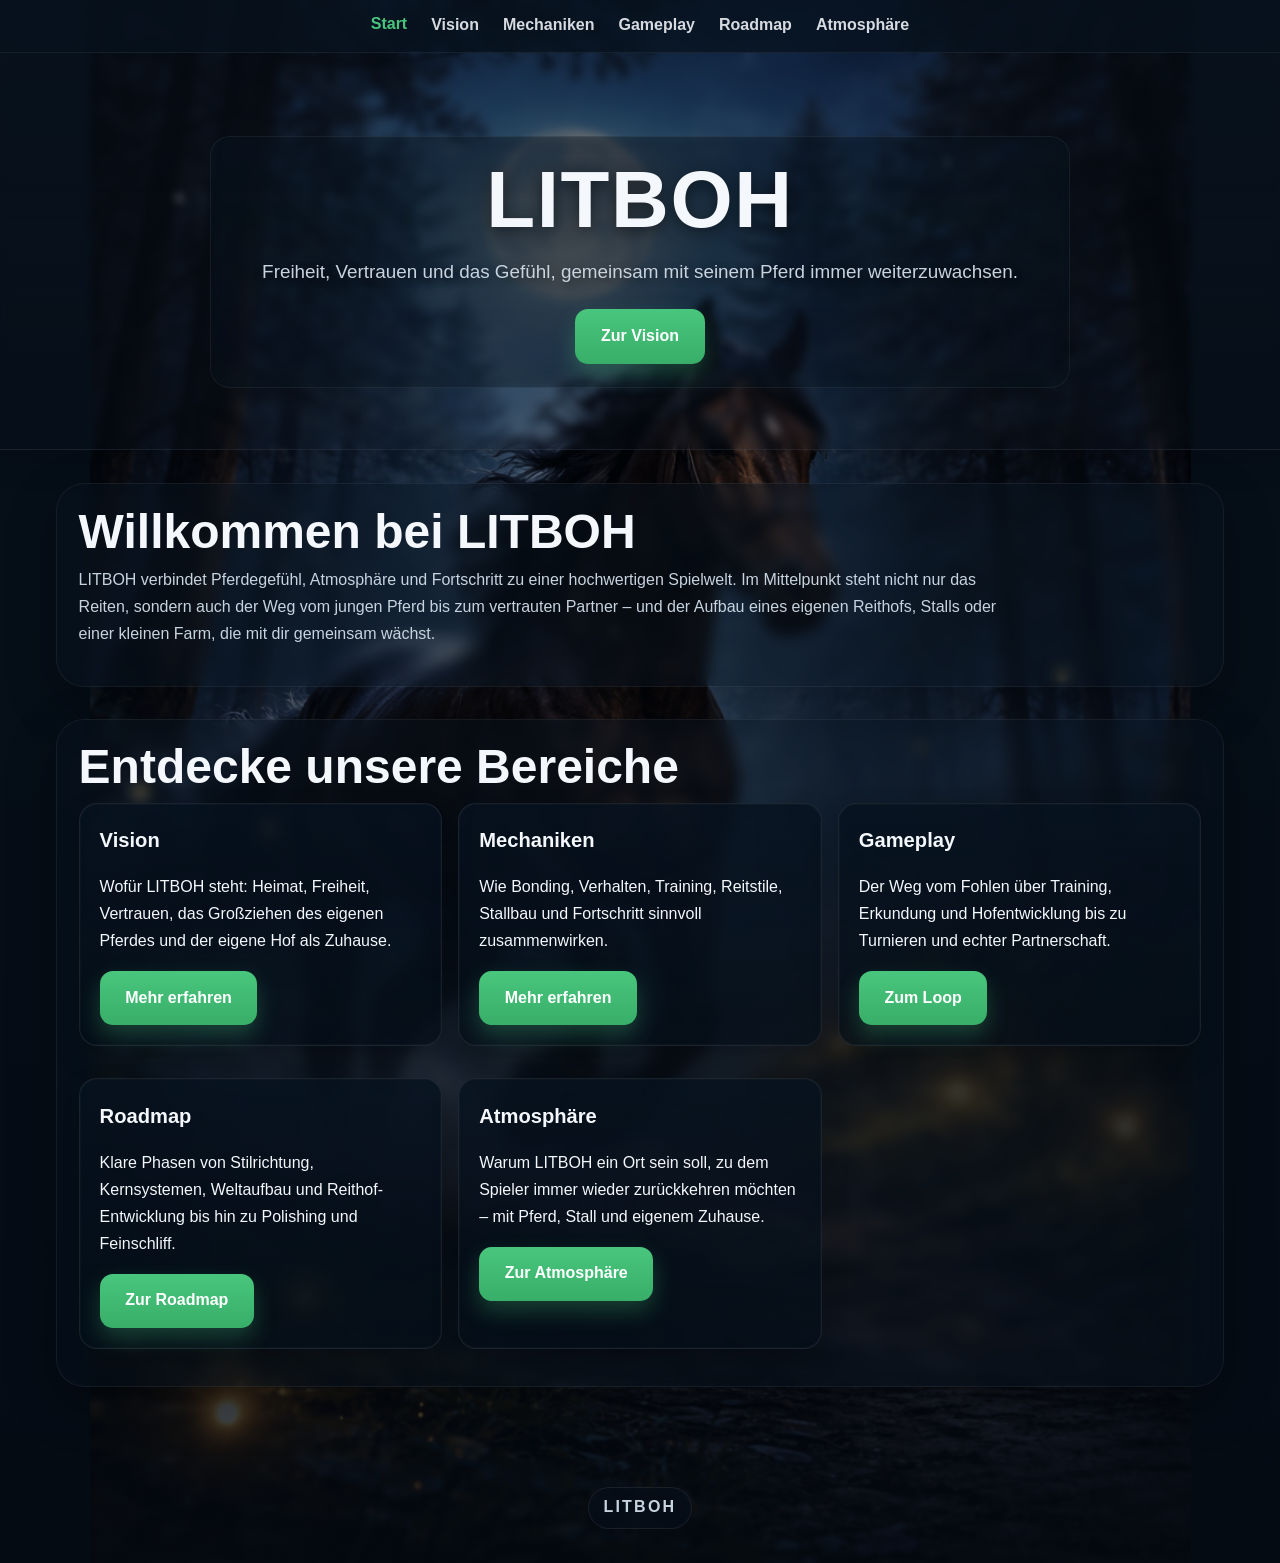
==== commit 9a761648: "Add files via upload" ====
--- a/docs/index.html
+++ b/docs/index.html
@@ -1,8 +1,8 @@
-<!DOCTYPE html><html lang="de"><head><meta charset="UTF-8"><meta name="viewport" content="width=device-width, initial-scale=1.0"><title>LITBOH – LITBOH</title><style>
+<!DOCTYPE html><html lang="de"><head><meta charset="UTF-8"><meta name="viewport" content="width=device-width, initial-scale=1.0"><title>LITBOH</title><style>
 :root{
-  --bg-top: rgba(5,12,22,0.24);
+  --bg-top: rgba(6,12,20,0.26);
   --bg-bottom: rgba(4,10,18,0.82);
-  --surface: rgba(8,18,30,0.72);
+  --surface: rgba(8,18,30,0.74);
   --border: rgba(255,255,255,0.08);
   --text: #f4f7fb;
   --muted: #c7d3df;
@@ -10,136 +10,248 @@
   --accent-hover: #2f9a5e;
   --shadow: 0 18px 50px rgba(0,0,0,0.30);
 }
+
 *{box-sizing:border-box}
 html,body{margin:0;min-height:100%}
 html{scroll-behavior:smooth}
+
 body{
   font-family:"Segoe UI",Tahoma,Geneva,Verdana,sans-serif;
   color:var(--text);
   line-height:1.68;
   overflow-x:hidden;
-  background:linear-gradient(var(--bg-top), var(--bg-bottom));
+  position:relative;
+  background:
+    linear-gradient(var(--bg-top), var(--bg-bottom)),
+    url("46186d34-40a3-486b-9bfc-bcadb65a34c5.png") center top / min(1250px, 86vw) auto no-repeat fixed;
   background-color:#07111c;
-  position:relative;
-}
-/* darker forest fills whole page */
-body::before{
+}
+
+/* softer full fill on smaller screens */
+@media (max-width: 980px){
+  body{
+    background:
+      linear-gradient(rgba(6,12,20,0.26), rgba(4,10,18,0.84)),
+      url("46186d34-40a3-486b-9bfc-bcadb65a34c5.png") center center / cover no-repeat scroll;
+  }
+}
+
+/* lightweight particles only, no second horse layer */
+html::before,
+html::after{
   content:"";
   position:fixed;
   inset:0;
   pointer-events:none;
   z-index:0;
-  background:
-    linear-gradient(rgba(5,12,22,0.18), rgba(4,10,18,0.74)),
-    url("46186d34-40a3-486b-9bfc-bcadb65a34c5.png") center center / cover no-repeat fixed;
-  filter: blur(1.2px) brightness(.55) saturate(1.02);
-}
-/* sharper horse layer, smaller on desktop */
-body::after{
-  content:"";
-  position:fixed;
-  inset:0;
-  pointer-events:none;
-  z-index:0;
-  background:
-    url("46186d34-40a3-486b-9bfc-bcadb65a34c5.png") center 72px / min(1120px, 74vw) auto no-repeat fixed;
-  filter: brightness(.94) saturate(1.1);
-}
-html::before,html::after{
-  content:"";
-  position:fixed;
-  inset:0;
-  pointer-events:none;
-  z-index:0;
-}
+}
+
 html::before{
   background:
-    radial-gradient(circle at 14% 22%, rgba(255,255,255,0.85) 0 1.5px, transparent 4px),
-    radial-gradient(circle at 74% 18%, rgba(210,230,255,0.72) 0 1.5px, transparent 4px),
-    radial-gradient(circle at 48% 70%, rgba(180,210,255,0.60) 0 1.5px, transparent 4px),
-    radial-gradient(circle at 84% 62%, rgba(255,255,255,0.55) 0 1.2px, transparent 3px),
-    radial-gradient(circle at 24% 58%, rgba(205,225,255,0.62) 0 1.5px, transparent 4px),
-    radial-gradient(circle at 62% 42%, rgba(255,255,255,0.50) 0 1.2px, transparent 3px);
-  filter: drop-shadow(0 0 8px rgba(210,230,255,0.45));
-  opacity:.92;
-}
+    radial-gradient(circle at 14% 22%, rgba(255,255,255,0.82) 0 1.5px, transparent 4px),
+    radial-gradient(circle at 74% 18%, rgba(210,230,255,0.70) 0 1.5px, transparent 4px),
+    radial-gradient(circle at 48% 70%, rgba(180,210,255,0.58) 0 1.5px, transparent 4px),
+    radial-gradient(circle at 84% 62%, rgba(255,255,255,0.50) 0 1.2px, transparent 3px),
+    radial-gradient(circle at 24% 58%, rgba(205,225,255,0.58) 0 1.5px, transparent 4px);
+  filter:drop-shadow(0 0 8px rgba(210,230,255,0.35));
+  opacity:.88;
+}
+
 html::after{
   background:
-    radial-gradient(circle at 11% 88%, rgba(255,215,120,0.78) 0 4px, transparent 10px),
-    radial-gradient(circle at 83% 75%, rgba(255,215,120,0.62) 0 3px, transparent 8px),
-    radial-gradient(circle at 72% 83%, rgba(255,215,120,0.48) 0 2px, transparent 6px),
-    radial-gradient(circle at 21% 92%, rgba(255,215,120,0.70) 0 5px, transparent 12px);
-  filter: blur(.2px) drop-shadow(0 0 10px rgba(255,200,90,0.50));
+    radial-gradient(circle at 11% 88%, rgba(255,215,120,0.72) 0 4px, transparent 10px),
+    radial-gradient(circle at 83% 75%, rgba(255,215,120,0.58) 0 3px, transparent 8px),
+    radial-gradient(circle at 72% 83%, rgba(255,215,120,0.45) 0 2px, transparent 6px),
+    radial-gradient(circle at 21% 92%, rgba(255,215,120,0.66) 0 5px, transparent 12px);
+  filter:blur(.2px) drop-shadow(0 0 8px rgba(255,200,90,0.40));
+  opacity:.78;
+}
+
+nav,header,main,footer{position:relative;z-index:1}
+
+nav{
+  display:flex;
+  flex-wrap:wrap;
+  justify-content:center;
+  gap:1.5rem;
+  background:rgba(8,18,30,.84);
+  padding:.78rem 1rem;
+  position:sticky;
+  top:0;
+  z-index:30;
+  border-bottom:1px solid rgba(255,255,255,.06);
+  backdrop-filter:blur(7px);
+  -webkit-backdrop-filter:blur(7px);
+}
+nav a{
+  color:var(--text);
+  text-decoration:none;
+  font-weight:700;
   opacity:.88;
-}
-@media (max-width:900px){
-  body::before{
-    background:
-      linear-gradient(rgba(5,12,22,0.26), rgba(4,10,18,0.82)),
-      url("46186d34-40a3-486b-9bfc-bcadb65a34c5.png") center center / cover no-repeat scroll;
-    filter:none;
-  }
-  body::after{display:none}
-}
-nav,header,main,footer{position:relative;z-index:1}
-nav{
-  display:flex;flex-wrap:wrap;justify-content:center;gap:1.5rem;
-  background:rgba(8,18,30,.84);padding:.78rem 1rem;position:sticky;top:0;z-index:30;
-  border-bottom:1px solid rgba(255,255,255,.06);
-  backdrop-filter:blur(7px);-webkit-backdrop-filter:blur(7px);
-}
-nav a{color:var(--text);text-decoration:none;font-weight:700;opacity:.88;transition:opacity .18s,color .18s,transform .18s}
-nav a:hover,nav a.active{color:var(--accent);opacity:1;transform:translateY(-1px)}
+  transition:opacity .18s, color .18s, transform .18s;
+}
+nav a:hover, nav a.active{
+  color:var(--accent);
+  opacity:1;
+  transform:translateY(-1px);
+}
+
 header{
-  padding:5.6rem 1rem 4rem;text-align:center;
-  background:linear-gradient(to bottom, rgba(10,20,32,.46), rgba(10,20,32,.22));
-  backdrop-filter:blur(4px);-webkit-backdrop-filter:blur(4px);
-  border-bottom:1px solid rgba(255,255,255,.07);box-shadow:0 10px 30px rgba(0,0,0,.18);
+  padding:5.2rem 1rem 3.8rem;
+  text-align:center;
+  background:linear-gradient(to bottom, rgba(10,20,32,.42), rgba(10,20,32,.18));
+  backdrop-filter:blur(4px);
+  -webkit-backdrop-filter:blur(4px);
+  border-bottom:1px solid rgba(255,255,255,.07);
+  box-shadow:0 10px 30px rgba(0,0,0,.18);
 }
 .hero-panel{
-  max-width:860px;margin:0 auto;padding:1.45rem 1.25rem;
-  background:rgba(9,20,32,.26);border:1px solid rgba(255,255,255,.06);border-radius:20px;
-  backdrop-filter:blur(5px);-webkit-backdrop-filter:blur(5px);
-}
-header h1{margin:0;font-size:clamp(2.8rem,7vw,5.1rem);line-height:1;letter-spacing:.02em;text-shadow:0 4px 16px rgba(0,0,0,.55)}
-header p{margin:1rem auto 0;max-width:780px;color:var(--muted);font-size:clamp(1rem,2vw,1.2rem);text-shadow:0 2px 8px rgba(0,0,0,.48)}
+  max-width:860px;
+  margin:0 auto;
+  padding:1.45rem 1.25rem;
+  background:rgba(9,20,32,.26);
+  border:1px solid rgba(255,255,255,.06);
+  border-radius:20px;
+  backdrop-filter:blur(5px);
+  -webkit-backdrop-filter:blur(5px);
+}
+header h1{
+  margin:0;
+  font-size:clamp(2.8rem,7vw,5rem);
+  line-height:1;
+  letter-spacing:.02em;
+  text-shadow:0 4px 16px rgba(0,0,0,.55);
+}
+header p{
+  margin:1rem auto 0;
+  max-width:780px;
+  color:var(--muted);
+  font-size:clamp(1rem,2vw,1.18rem);
+  text-shadow:0 2px 8px rgba(0,0,0,.48);
+}
 .hero-actions{margin-top:1.35rem}
+
 .btn{
-  display:inline-block;background:linear-gradient(180deg, var(--accent), #38ae69);color:#fff;
-  padding:.86rem 1.6rem;border-radius:13px;font-weight:800;text-decoration:none;
-  transition:transform .18s, box-shadow .18s, background .18s;box-shadow:0 10px 22px rgba(73,198,125,.28)
-}
-.btn:hover{background:linear-gradient(180deg, #56d28c, var(--accent-hover));transform:translateY(-2px);box-shadow:0 14px 26px rgba(73,198,125,.36)}
-main{max-width:1200px;margin:2.1rem auto 0;padding:0 1rem 3rem}
+  display:inline-block;
+  background:linear-gradient(180deg, var(--accent), #38ae69);
+  color:#fff;
+  padding:.86rem 1.6rem;
+  border-radius:13px;
+  font-weight:800;
+  text-decoration:none;
+  transition:transform .18s, box-shadow .18s, background .18s;
+  box-shadow:0 10px 22px rgba(73,198,125,.28);
+}
+.btn:hover{
+  background:linear-gradient(180deg, #56d28c, var(--accent-hover));
+  transform:translateY(-2px);
+  box-shadow:0 14px 26px rgba(73,198,125,.36);
+}
+
+main{
+  max-width:1200px;
+  margin:2.1rem auto 0;
+  padding:0 1rem 3rem;
+}
+
 .section-shell{
-  margin-bottom:2rem;background:rgba(9,20,32,.42);border:1px solid rgba(255,255,255,.06);
-  border-radius:28px;padding:1.35rem;backdrop-filter:blur(7px);-webkit-backdrop-filter:blur(7px);box-shadow:var(--shadow)
-}
-.section-title{margin:0 0 .6rem;font-size:clamp(1.95rem,4vw,3rem);line-height:1.08}
-.section-lead{margin:0 0 1rem;color:var(--muted);max-width:920px}
+  margin-bottom:2rem;
+  background:rgba(9,20,32,.42);
+  border:1px solid rgba(255,255,255,.06);
+  border-radius:28px;
+  padding:1.35rem;
+  backdrop-filter:blur(7px);
+  -webkit-backdrop-filter:blur(7px);
+  box-shadow:var(--shadow);
+}
+.section-title{
+  margin:0 0 .6rem;
+  font-size:clamp(1.95rem,4vw,3rem);
+  line-height:1.08;
+}
+.section-lead{
+  margin:0 0 1rem;
+  color:var(--muted);
+  max-width:920px;
+}
+
 .card{
-  background:linear-gradient(180deg, rgba(7,18,31,.84), rgba(5,14,24,.68));border:1px solid var(--border);
-  border-radius:18px;padding:1.25rem;box-shadow:0 12px 28px rgba(0,0,0,.20), inset 0 0 0 1px rgba(255,255,255,.02);
-  margin-bottom:1rem;transition:transform .22s ease, box-shadow .22s ease, border-color .22s ease
-}
-.card:hover{transform:translateY(-4px);box-shadow:0 18px 36px rgba(0,0,0,.28);border-color:rgba(73,198,125,.22)}
+  background:linear-gradient(180deg, rgba(7,18,31,.84), rgba(5,14,24,.68));
+  border:1px solid var(--border);
+  border-radius:18px;
+  padding:1.25rem;
+  box-shadow:0 12px 28px rgba(0,0,0,.20), inset 0 0 0 1px rgba(255,255,255,.02);
+  margin-bottom:1rem;
+  transition:transform .22s ease, box-shadow .22s ease, border-color .22s ease;
+}
+.card:hover{
+  transform:translateY(-4px);
+  box-shadow:0 18px 36px rgba(0,0,0,.28);
+  border-color:rgba(73,198,125,.22);
+}
 .card h3{margin:.05rem 0 .55rem;font-size:1.26rem}
 .card p:last-child{margin-bottom:0}
+
 .grid{display:grid;gap:1rem}
 .grid.two{grid-template-columns:repeat(2,minmax(0,1fr))}
 .grid.three{grid-template-columns:repeat(3,minmax(0,1fr))}
+.grid-item-wide{grid-column:2 / span 1}
+
 .kpi{display:flex;align-items:flex-start;gap:.95rem}
-.kpi-badge{width:44px;height:44px;flex:0 0 auto;border-radius:13px;display:grid;place-items:center;background:rgba(73,198,125,.16);color:#b5f5ce;border:1px solid rgba(73,198,125,.28);font-weight:800}
+.kpi-badge{
+  width:44px;height:44px;flex:0 0 auto;border-radius:13px;
+  display:grid;place-items:center;background:rgba(73,198,125,.16);
+  color:#b5f5ce;border:1px solid rgba(73,198,125,.28);font-weight:800
+}
 .loop-list,.roadmap{display:grid;gap:.9rem}
-.loop-item{display:flex;align-items:flex-start;gap:1rem;background:linear-gradient(180deg, rgba(7,18,31,.78), rgba(5,14,24,.64));border:1px solid rgba(255,255,255,.06);border-radius:18px;padding:1rem}
-.loop-number{width:40px;height:40px;flex:0 0 auto;border-radius:13px;display:grid;place-items:center;background:rgba(73,198,125,.18);border:1px solid rgba(73,198,125,.3);color:#c1f7d6;font-weight:800}
-.roadmap-step{padding:1.12rem 1.1rem 1.15rem 1.18rem;border-left:4px solid rgba(73,198,125,.66);border-radius:18px;background:linear-gradient(180deg, rgba(7,18,31,.82), rgba(5,14,24,.68));border:1px solid rgba(255,255,255,.06)}
-.roadmap-step small{display:block;margin-bottom:.35rem;color:#9fe2bb;text-transform:uppercase;letter-spacing:.08em;font-weight:800}
+.loop-item{
+  display:flex;align-items:flex-start;gap:1rem;
+  background:linear-gradient(180deg, rgba(7,18,31,.78), rgba(5,14,24,.64));
+  border:1px solid rgba(255,255,255,.06);border-radius:18px;padding:1rem
+}
+.loop-number{
+  width:40px;height:40px;flex:0 0 auto;border-radius:13px;
+  display:grid;place-items:center;background:rgba(73,198,125,.18);
+  border:1px solid rgba(73,198,125,.3);color:#c1f7d6;font-weight:800
+}
+.roadmap-step{
+  padding:1.12rem 1.1rem 1.15rem 1.18rem;border-left:4px solid rgba(73,198,125,.66);
+  border-radius:18px;background:linear-gradient(180deg, rgba(7,18,31,.82), rgba(5,14,24,.68));
+  border:1px solid rgba(255,255,255,.06)
+}
+.roadmap-step small{
+  display:block;margin-bottom:.35rem;color:#9fe2bb;
+  text-transform:uppercase;letter-spacing:.08em;font-weight:800
+}
 .roadmap-step h3{margin:.1rem 0 .3rem}
-.quote-card{font-size:clamp(1.05rem,2vw,1.2rem);border-left:4px solid rgba(73,198,125,.62);color:#e9eef5}
-footer{text-align:center;color:var(--muted);padding:1.25rem 1rem 2.1rem;background:transparent}
-.footer-brand{display:inline-block;padding:.4rem .9rem;border-radius:999px;border:1px solid rgba(255,255,255,.08);background:rgba(7,18,31,.44);backdrop-filter:blur(6px);-webkit-backdrop-filter:blur(6px);text-transform:uppercase;font-weight:800;letter-spacing:.14em}
-@media (max-width:980px){.grid.three,.grid.two{grid-template-columns:1fr}}
-@media (max-width:900px){nav{gap:1rem;font-size:.96rem}header{padding:4.6rem 1rem 3.6rem}.hero-panel{padding:1.15rem 1rem}.section-shell{border-radius:22px;padding:1rem}}
-@media (max-width:560px){nav{gap:.8rem;font-size:.9rem}header h1{font-size:2.5rem}.btn{width:100%;text-align:center}}
-</style></head><body><nav><a href="index.html" class="active">Start</a><a href="vision.html" class="">Vision</a><a href="mechaniken.html" class="">Mechaniken</a><a href="gameplay-loop.html" class="">Gameplay</a><a href="roadmap.html" class="">Roadmap</a><a href="atmosphaere.html" class="">Atmosphäre</a></nav><header><div class="hero-panel"><h1>LITBOH</h1><p>Freiheit, Vertrauen und das Gefühl, gemeinsam mit seinem Pferd immer weiterzuwachsen.</p><div class="hero-actions"><a href="vision.html" class="btn">Zur Vision</a></div></div></header><main><section class="section-shell"><h2 class="section-title">Willkommen bei LITBOH</h2><p class="section-lead">LITBOH verbindet Pferdegefühl, Atmosphäre und Fortschritt zu einer hochwertigen Spielwelt. Im Mittelpunkt steht nicht nur das Reiten, sondern auch der Weg vom jungen Pferd bis zum vertrauten Partner – und der Aufbau eines eigenen Reithofs, Stalls oder einer kleinen Farm, die mit dir gemeinsam wächst.</p></section><section class="section-shell"><h2 class="section-title">Entdecke unsere Bereiche</h2><div class="grid three"><div class="card"><h3>Vision & Gefühl</h3><p>Wofür LITBOH steht: Heimat, Freiheit, Vertrauen, das Großziehen des eigenen Pferdes und der eigene Hof als Zuhause.</p><a href="vision.html" class="btn">Mehr erfahren</a></div><div class="card"><h3>Heimat</h3><p>Warum LITBOH ein Ort sein soll, zu dem Spieler immer wieder zurückkehren möchten – mit Pferd, Stall und eigenem Zuhause.</p><a href="atmosphaere.html" class="btn">Zur Heimat</a></div><div class="card"><h3>Spielmechaniken</h3><p>Wie Bonding, Verhalten, Training, Reitstile, Stallbau und Fortschritt sinnvoll zusammenwirken.</p><a href="mechaniken.html" class="btn">Mehr erfahren</a></div><div class="card"><h3>Gameplay-Loop</h3><p>Der Weg vom Fohlen über Training, Erkundung und Hofentwicklung bis zu Turnieren und echter Partnerschaft.</p><a href="gameplay-loop.html" class="btn">Zum Loop</a></div><div class="card"><h3>Roadmap</h3><p>Klare Phasen von Stilrichtung, Kernsystemen, Weltaufbau und Reithof-Entwicklung bis hin zu Polishing und Feinschliff.</p><a href="roadmap.html" class="btn">Zur Roadmap</a></div></div></section></main><footer><span class="footer-brand">LITBOH</span></footer></body></html>+.quote-card{
+  font-size:clamp(1.05rem,2vw,1.2rem);
+  border-left:4px solid rgba(73,198,125,.62);
+  color:#e9eef5
+}
+footer{
+  text-align:center;color:var(--muted);padding:1.25rem 1rem 2.1rem;background:transparent
+}
+.footer-brand{
+  display:inline-block;padding:.4rem .9rem;border-radius:999px;
+  border:1px solid rgba(255,255,255,.08);background:rgba(7,18,31,.44);
+  backdrop-filter:blur(6px);-webkit-backdrop-filter:blur(6px);
+  text-transform:uppercase;font-weight:800;letter-spacing:.14em
+}
+
+@media (max-width:980px){
+  .grid.three,.grid.two{grid-template-columns:1fr}
+  .grid-item-wide{grid-column:auto}
+}
+@media (max-width:900px){
+  nav{gap:1rem;font-size:.96rem}
+  header{padding:4.6rem 1rem 3.6rem}
+  .hero-panel{padding:1.15rem 1rem}
+  .section-shell{border-radius:22px;padding:1rem}
+}
+@media (max-width:560px){
+  nav{gap:.8rem;font-size:.9rem}
+  header h1{font-size:2.5rem}
+  .btn{width:100%;text-align:center}
+}
+</style></head><body><nav><a href="index.html" class="active">Start</a><a href="vision.html" class="">Vision</a><a href="mechaniken.html" class="">Mechaniken</a><a href="gameplay-loop.html" class="">Gameplay</a><a href="roadmap.html" class="">Roadmap</a><a href="atmosphaere.html" class="">Atmosphäre</a></nav><header><div class="hero-panel"><h1>LITBOH</h1><p>Freiheit, Vertrauen und das Gefühl, gemeinsam mit seinem Pferd immer weiterzuwachsen.</p><div class="hero-actions"><a href="vision.html" class="btn">Zur Vision</a></div></div></header><main><section class="section-shell"><h2 class="section-title">Willkommen bei LITBOH</h2><p class="section-lead">LITBOH verbindet Pferdegefühl, Atmosphäre und Fortschritt zu einer hochwertigen Spielwelt. Im Mittelpunkt steht nicht nur das Reiten, sondern auch der Weg vom jungen Pferd bis zum vertrauten Partner – und der Aufbau eines eigenen Reithofs, Stalls oder einer kleinen Farm, die mit dir gemeinsam wächst.</p></section><section class="section-shell"><h2 class="section-title">Entdecke unsere Bereiche</h2><div class="grid three"><div class="card"><h3>Vision</h3><p>Wofür LITBOH steht: Heimat, Freiheit, Vertrauen, das Großziehen des eigenen Pferdes und der eigene Hof als Zuhause.</p><a href="vision.html" class="btn">Mehr erfahren</a></div><div class="card"><h3>Mechaniken</h3><p>Wie Bonding, Verhalten, Training, Reitstile, Stallbau und Fortschritt sinnvoll zusammenwirken.</p><a href="mechaniken.html" class="btn">Mehr erfahren</a></div><div class="card"><h3>Gameplay</h3><p>Der Weg vom Fohlen über Training, Erkundung und Hofentwicklung bis zu Turnieren und echter Partnerschaft.</p><a href="gameplay-loop.html" class="btn">Zum Loop</a></div><div class="card"><h3>Roadmap</h3><p>Klare Phasen von Stilrichtung, Kernsystemen, Weltaufbau und Reithof-Entwicklung bis hin zu Polishing und Feinschliff.</p><a href="roadmap.html" class="btn">Zur Roadmap</a></div><div class="card grid-item-wide"><h3>Atmosphäre</h3><p>Warum LITBOH ein Ort sein soll, zu dem Spieler immer wieder zurückkehren möchten – mit Pferd, Stall und eigenem Zuhause.</p><a href="atmosphaere.html" class="btn">Zur Atmosphäre</a></div></div></section></main><footer><span class="footer-brand">LITBOH</span></footer></body></html>
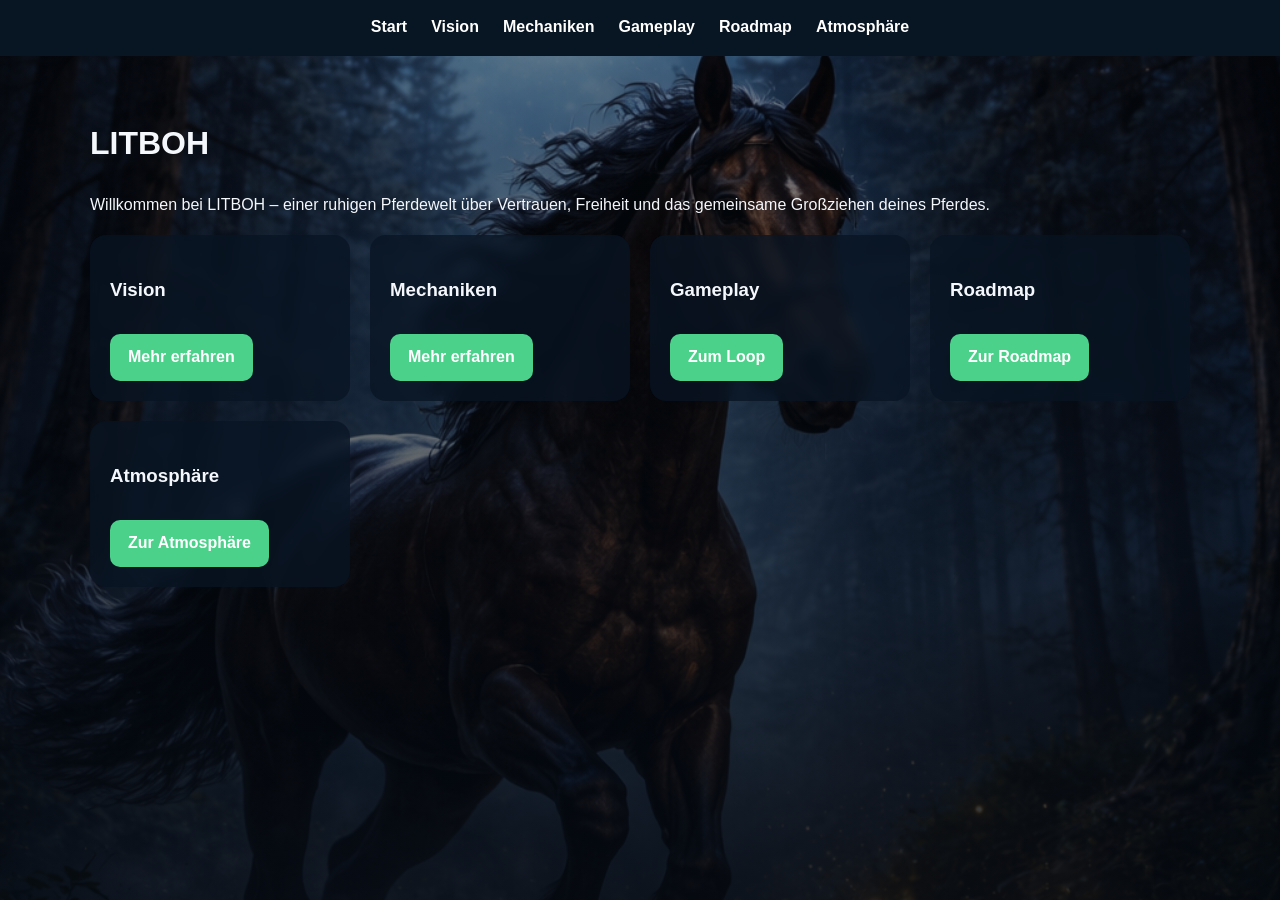
==== commit 9718e5e7: "Add files via upload" ====
--- a/docs/index.html
+++ b/docs/index.html
@@ -1,257 +1,101 @@
-<!DOCTYPE html><html lang="de"><head><meta charset="UTF-8"><meta name="viewport" content="width=device-width, initial-scale=1.0"><title>LITBOH</title><style>
-:root{
-  --bg-top: rgba(6,12,20,0.26);
-  --bg-bottom: rgba(4,10,18,0.82);
-  --surface: rgba(8,18,30,0.74);
-  --border: rgba(255,255,255,0.08);
-  --text: #f4f7fb;
-  --muted: #c7d3df;
-  --accent: #49c67d;
-  --accent-hover: #2f9a5e;
-  --shadow: 0 18px 50px rgba(0,0,0,0.30);
-}
 
-*{box-sizing:border-box}
-html,body{margin:0;min-height:100%}
-html{scroll-behavior:smooth}
+<!DOCTYPE html>
+<html lang="de">
+<head>
+<meta charset="UTF-8">
+<meta name="viewport" content="width=device-width, initial-scale=1.0">
+<title>LITBOH</title>
+<style>
 
 body{
   font-family:"Segoe UI",Tahoma,Geneva,Verdana,sans-serif;
-  color:var(--text);
+  color:#f4f7fb;
   line-height:1.68;
   overflow-x:hidden;
   position:relative;
+  margin:0;
+
   background:
-    linear-gradient(var(--bg-top), var(--bg-bottom)),
-    url("46186d34-40a3-486b-9bfc-bcadb65a34c5.png") center top / min(1250px, 86vw) auto no-repeat fixed;
-  background-color:#07111c;
+    linear-gradient(rgba(6,12,20,0.35), rgba(4,10,18,0.85)),
+    url("46186d34-40a3-486b-9bfc-bcadb65a34c5.png");
+
+  background-size: cover;
+  background-position: center 30%;
+  background-repeat: no-repeat;
+  background-attachment: fixed;
 }
-
-/* softer full fill on smaller screens */
-@media (max-width: 980px){
-  body{
-    background:
-      linear-gradient(rgba(6,12,20,0.26), rgba(4,10,18,0.84)),
-      url("46186d34-40a3-486b-9bfc-bcadb65a34c5.png") center center / cover no-repeat scroll;
-  }
-}
-
-/* lightweight particles only, no second horse layer */
-html::before,
-html::after{
-  content:"";
-  position:fixed;
-  inset:0;
-  pointer-events:none;
-  z-index:0;
-}
-
-html::before{
-  background:
-    radial-gradient(circle at 14% 22%, rgba(255,255,255,0.82) 0 1.5px, transparent 4px),
-    radial-gradient(circle at 74% 18%, rgba(210,230,255,0.70) 0 1.5px, transparent 4px),
-    radial-gradient(circle at 48% 70%, rgba(180,210,255,0.58) 0 1.5px, transparent 4px),
-    radial-gradient(circle at 84% 62%, rgba(255,255,255,0.50) 0 1.2px, transparent 3px),
-    radial-gradient(circle at 24% 58%, rgba(205,225,255,0.58) 0 1.5px, transparent 4px);
-  filter:drop-shadow(0 0 8px rgba(210,230,255,0.35));
-  opacity:.88;
-}
-
-html::after{
-  background:
-    radial-gradient(circle at 11% 88%, rgba(255,215,120,0.72) 0 4px, transparent 10px),
-    radial-gradient(circle at 83% 75%, rgba(255,215,120,0.58) 0 3px, transparent 8px),
-    radial-gradient(circle at 72% 83%, rgba(255,215,120,0.45) 0 2px, transparent 6px),
-    radial-gradient(circle at 21% 92%, rgba(255,215,120,0.66) 0 5px, transparent 12px);
-  filter:blur(.2px) drop-shadow(0 0 8px rgba(255,200,90,0.40));
-  opacity:.78;
-}
-
-nav,header,main,footer{position:relative;z-index:1}
 
 nav{
   display:flex;
-  flex-wrap:wrap;
   justify-content:center;
   gap:1.5rem;
-  background:rgba(8,18,30,.84);
-  padding:.78rem 1rem;
+  background:#081522;
+  padding:0.9rem;
   position:sticky;
   top:0;
-  z-index:30;
-  border-bottom:1px solid rgba(255,255,255,.06);
-  backdrop-filter:blur(7px);
-  -webkit-backdrop-filter:blur(7px);
-}
-nav a{
-  color:var(--text);
-  text-decoration:none;
-  font-weight:700;
-  opacity:.88;
-  transition:opacity .18s, color .18s, transform .18s;
-}
-nav a:hover, nav a.active{
-  color:var(--accent);
-  opacity:1;
-  transform:translateY(-1px);
 }
 
-header{
-  padding:5.2rem 1rem 3.8rem;
-  text-align:center;
-  background:linear-gradient(to bottom, rgba(10,20,32,.42), rgba(10,20,32,.18));
-  backdrop-filter:blur(4px);
-  -webkit-backdrop-filter:blur(4px);
-  border-bottom:1px solid rgba(255,255,255,.07);
-  box-shadow:0 10px 30px rgba(0,0,0,.18);
+nav a{
+  color:white;
+  text-decoration:none;
+  font-weight:600;
 }
-.hero-panel{
-  max-width:860px;
-  margin:0 auto;
-  padding:1.45rem 1.25rem;
-  background:rgba(9,20,32,.26);
-  border:1px solid rgba(255,255,255,.06);
-  border-radius:20px;
-  backdrop-filter:blur(5px);
-  -webkit-backdrop-filter:blur(5px);
+
+.container{
+  max-width:1100px;
+  margin:auto;
+  padding:40px 20px;
 }
-header h1{
-  margin:0;
-  font-size:clamp(2.8rem,7vw,5rem);
-  line-height:1;
-  letter-spacing:.02em;
-  text-shadow:0 4px 16px rgba(0,0,0,.55);
+
+.card-grid{
+  display:grid;
+  grid-template-columns:repeat(auto-fit,minmax(240px,1fr));
+  gap:20px;
 }
-header p{
-  margin:1rem auto 0;
-  max-width:780px;
-  color:var(--muted);
-  font-size:clamp(1rem,2vw,1.18rem);
-  text-shadow:0 2px 8px rgba(0,0,0,.48);
+
+.card{
+  background:rgba(8,20,35,0.75);
+  border-radius:16px;
+  padding:20px;
+  backdrop-filter:blur(6px);
 }
-.hero-actions{margin-top:1.35rem}
 
 .btn{
   display:inline-block;
-  background:linear-gradient(180deg, var(--accent), #38ae69);
-  color:#fff;
-  padding:.86rem 1.6rem;
-  border-radius:13px;
-  font-weight:800;
+  margin-top:10px;
+  padding:10px 18px;
+  background:#4bd18a;
+  color:white;
+  border-radius:10px;
   text-decoration:none;
-  transition:transform .18s, box-shadow .18s, background .18s;
-  box-shadow:0 10px 22px rgba(73,198,125,.28);
-}
-.btn:hover{
-  background:linear-gradient(180deg, #56d28c, var(--accent-hover));
-  transform:translateY(-2px);
-  box-shadow:0 14px 26px rgba(73,198,125,.36);
+  font-weight:600;
 }
 
-main{
-  max-width:1200px;
-  margin:2.1rem auto 0;
-  padding:0 1rem 3rem;
-}
+</style>
+</head>
+<body>
 
-.section-shell{
-  margin-bottom:2rem;
-  background:rgba(9,20,32,.42);
-  border:1px solid rgba(255,255,255,.06);
-  border-radius:28px;
-  padding:1.35rem;
-  backdrop-filter:blur(7px);
-  -webkit-backdrop-filter:blur(7px);
-  box-shadow:var(--shadow);
-}
-.section-title{
-  margin:0 0 .6rem;
-  font-size:clamp(1.95rem,4vw,3rem);
-  line-height:1.08;
-}
-.section-lead{
-  margin:0 0 1rem;
-  color:var(--muted);
-  max-width:920px;
-}
+<nav>
+<a href="index.html">Start</a>
+<a href="vision.html">Vision</a>
+<a href="mechaniken.html">Mechaniken</a>
+<a href="gameplay-loop.html">Gameplay</a>
+<a href="roadmap.html">Roadmap</a>
+<a href="atmosphaere.html">Atmosphäre</a>
+</nav>
 
-.card{
-  background:linear-gradient(180deg, rgba(7,18,31,.84), rgba(5,14,24,.68));
-  border:1px solid var(--border);
-  border-radius:18px;
-  padding:1.25rem;
-  box-shadow:0 12px 28px rgba(0,0,0,.20), inset 0 0 0 1px rgba(255,255,255,.02);
-  margin-bottom:1rem;
-  transition:transform .22s ease, box-shadow .22s ease, border-color .22s ease;
-}
-.card:hover{
-  transform:translateY(-4px);
-  box-shadow:0 18px 36px rgba(0,0,0,.28);
-  border-color:rgba(73,198,125,.22);
-}
-.card h3{margin:.05rem 0 .55rem;font-size:1.26rem}
-.card p:last-child{margin-bottom:0}
+<div class="container">
+<h1>LITBOH</h1>
+<p>Willkommen bei LITBOH – einer ruhigen Pferdewelt über Vertrauen, Freiheit und das gemeinsame Großziehen deines Pferdes.</p>
 
-.grid{display:grid;gap:1rem}
-.grid.two{grid-template-columns:repeat(2,minmax(0,1fr))}
-.grid.three{grid-template-columns:repeat(3,minmax(0,1fr))}
-.grid-item-wide{grid-column:2 / span 1}
+<div class="card-grid">
+<div class="card"><h3>Vision</h3><a class="btn" href="vision.html">Mehr erfahren</a></div>
+<div class="card"><h3>Mechaniken</h3><a class="btn" href="mechaniken.html">Mehr erfahren</a></div>
+<div class="card"><h3>Gameplay</h3><a class="btn" href="gameplay-loop.html">Zum Loop</a></div>
+<div class="card"><h3>Roadmap</h3><a class="btn" href="roadmap.html">Zur Roadmap</a></div>
+<div class="card"><h3>Atmosphäre</h3><a class="btn" href="atmosphaere.html">Zur Atmosphäre</a></div>
+</div>
+</div>
 
-.kpi{display:flex;align-items:flex-start;gap:.95rem}
-.kpi-badge{
-  width:44px;height:44px;flex:0 0 auto;border-radius:13px;
-  display:grid;place-items:center;background:rgba(73,198,125,.16);
-  color:#b5f5ce;border:1px solid rgba(73,198,125,.28);font-weight:800
-}
-.loop-list,.roadmap{display:grid;gap:.9rem}
-.loop-item{
-  display:flex;align-items:flex-start;gap:1rem;
-  background:linear-gradient(180deg, rgba(7,18,31,.78), rgba(5,14,24,.64));
-  border:1px solid rgba(255,255,255,.06);border-radius:18px;padding:1rem
-}
-.loop-number{
-  width:40px;height:40px;flex:0 0 auto;border-radius:13px;
-  display:grid;place-items:center;background:rgba(73,198,125,.18);
-  border:1px solid rgba(73,198,125,.3);color:#c1f7d6;font-weight:800
-}
-.roadmap-step{
-  padding:1.12rem 1.1rem 1.15rem 1.18rem;border-left:4px solid rgba(73,198,125,.66);
-  border-radius:18px;background:linear-gradient(180deg, rgba(7,18,31,.82), rgba(5,14,24,.68));
-  border:1px solid rgba(255,255,255,.06)
-}
-.roadmap-step small{
-  display:block;margin-bottom:.35rem;color:#9fe2bb;
-  text-transform:uppercase;letter-spacing:.08em;font-weight:800
-}
-.roadmap-step h3{margin:.1rem 0 .3rem}
-.quote-card{
-  font-size:clamp(1.05rem,2vw,1.2rem);
-  border-left:4px solid rgba(73,198,125,.62);
-  color:#e9eef5
-}
-footer{
-  text-align:center;color:var(--muted);padding:1.25rem 1rem 2.1rem;background:transparent
-}
-.footer-brand{
-  display:inline-block;padding:.4rem .9rem;border-radius:999px;
-  border:1px solid rgba(255,255,255,.08);background:rgba(7,18,31,.44);
-  backdrop-filter:blur(6px);-webkit-backdrop-filter:blur(6px);
-  text-transform:uppercase;font-weight:800;letter-spacing:.14em
-}
-
-@media (max-width:980px){
-  .grid.three,.grid.two{grid-template-columns:1fr}
-  .grid-item-wide{grid-column:auto}
-}
-@media (max-width:900px){
-  nav{gap:1rem;font-size:.96rem}
-  header{padding:4.6rem 1rem 3.6rem}
-  .hero-panel{padding:1.15rem 1rem}
-  .section-shell{border-radius:22px;padding:1rem}
-}
-@media (max-width:560px){
-  nav{gap:.8rem;font-size:.9rem}
-  header h1{font-size:2.5rem}
-  .btn{width:100%;text-align:center}
-}
-</style></head><body><nav><a href="index.html" class="active">Start</a><a href="vision.html" class="">Vision</a><a href="mechaniken.html" class="">Mechaniken</a><a href="gameplay-loop.html" class="">Gameplay</a><a href="roadmap.html" class="">Roadmap</a><a href="atmosphaere.html" class="">Atmosphäre</a></nav><header><div class="hero-panel"><h1>LITBOH</h1><p>Freiheit, Vertrauen und das Gefühl, gemeinsam mit seinem Pferd immer weiterzuwachsen.</p><div class="hero-actions"><a href="vision.html" class="btn">Zur Vision</a></div></div></header><main><section class="section-shell"><h2 class="section-title">Willkommen bei LITBOH</h2><p class="section-lead">LITBOH verbindet Pferdegefühl, Atmosphäre und Fortschritt zu einer hochwertigen Spielwelt. Im Mittelpunkt steht nicht nur das Reiten, sondern auch der Weg vom jungen Pferd bis zum vertrauten Partner – und der Aufbau eines eigenen Reithofs, Stalls oder einer kleinen Farm, die mit dir gemeinsam wächst.</p></section><section class="section-shell"><h2 class="section-title">Entdecke unsere Bereiche</h2><div class="grid three"><div class="card"><h3>Vision</h3><p>Wofür LITBOH steht: Heimat, Freiheit, Vertrauen, das Großziehen des eigenen Pferdes und der eigene Hof als Zuhause.</p><a href="vision.html" class="btn">Mehr erfahren</a></div><div class="card"><h3>Mechaniken</h3><p>Wie Bonding, Verhalten, Training, Reitstile, Stallbau und Fortschritt sinnvoll zusammenwirken.</p><a href="mechaniken.html" class="btn">Mehr erfahren</a></div><div class="card"><h3>Gameplay</h3><p>Der Weg vom Fohlen über Training, Erkundung und Hofentwicklung bis zu Turnieren und echter Partnerschaft.</p><a href="gameplay-loop.html" class="btn">Zum Loop</a></div><div class="card"><h3>Roadmap</h3><p>Klare Phasen von Stilrichtung, Kernsystemen, Weltaufbau und Reithof-Entwicklung bis hin zu Polishing und Feinschliff.</p><a href="roadmap.html" class="btn">Zur Roadmap</a></div><div class="card grid-item-wide"><h3>Atmosphäre</h3><p>Warum LITBOH ein Ort sein soll, zu dem Spieler immer wieder zurückkehren möchten – mit Pferd, Stall und eigenem Zuhause.</p><a href="atmosphaere.html" class="btn">Zur Atmosphäre</a></div></div></section></main><footer><span class="footer-brand">LITBOH</span></footer></body></html>+</body>
+</html>
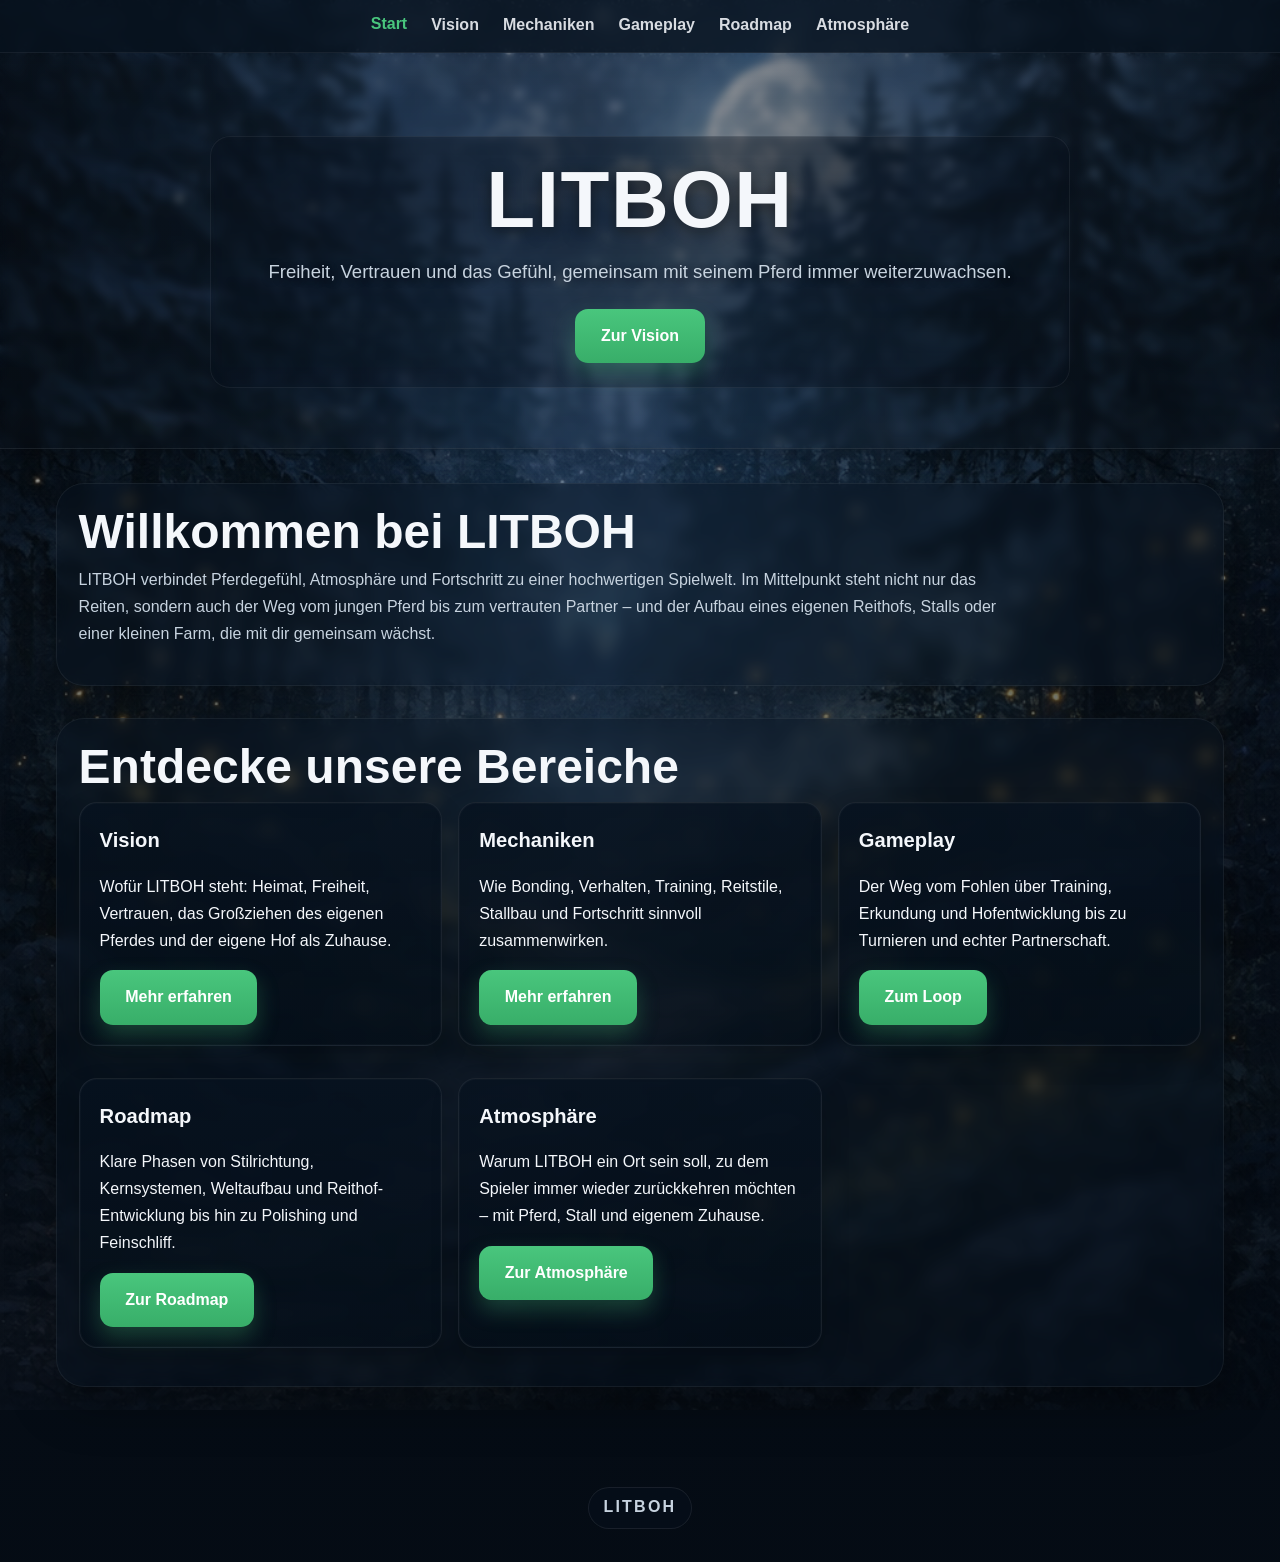
==== commit dc260113: "Add files via upload" ====
--- a/docs/index.html
+++ b/docs/index.html
@@ -1,4 +1,3 @@
-
 <!DOCTYPE html>
 <html lang="de">
 <head>
@@ -6,96 +5,326 @@
 <meta name="viewport" content="width=device-width, initial-scale=1.0">
 <title>LITBOH</title>
 <style>
-
-body{
-  font-family:"Segoe UI",Tahoma,Geneva,Verdana,sans-serif;
-  color:#f4f7fb;
-  line-height:1.68;
-  overflow-x:hidden;
-  position:relative;
-  margin:0;
-
+:root {
+  --bg-top: rgba(6,12,20,0.18);
+  --bg-bottom: rgba(4,10,18,0.78);
+  --surface: rgba(8,18,30,0.74);
+  --border: rgba(255,255,255,0.08);
+  --text: #f4f7fb;
+  --muted: #c7d3df;
+  --accent: #49c67d;
+  --accent-hover: #2f9a5e;
+  --shadow: 0 18px 50px rgba(0,0,0,0.30);
+}
+
+* { box-sizing: border-box; }
+html, body { margin: 0; min-height: 100%; }
+html { scroll-behavior: smooth; }
+
+body {
+  font-family: "Segoe UI", Tahoma, Geneva, Verdana, sans-serif;
+  color: var(--text);
+  line-height: 1.68;
+  overflow-x: hidden;
+  position: relative;
   background:
-    linear-gradient(rgba(6,12,20,0.35), rgba(4,10,18,0.85)),
-    url("46186d34-40a3-486b-9bfc-bcadb65a34c5.png");
-
-  background-size: cover;
-  background-position: center 30%;
-  background-repeat: no-repeat;
-  background-attachment: fixed;
-}
-
-nav{
-  display:flex;
-  justify-content:center;
-  gap:1.5rem;
-  background:#081522;
-  padding:0.9rem;
-  position:sticky;
-  top:0;
-}
-
-nav a{
-  color:white;
-  text-decoration:none;
-  font-weight:600;
-}
-
-.container{
-  max-width:1100px;
-  margin:auto;
-  padding:40px 20px;
-}
-
-.card-grid{
-  display:grid;
-  grid-template-columns:repeat(auto-fit,minmax(240px,1fr));
-  gap:20px;
-}
-
-.card{
-  background:rgba(8,20,35,0.75);
-  border-radius:16px;
-  padding:20px;
-  backdrop-filter:blur(6px);
-}
-
-.btn{
-  display:inline-block;
-  margin-top:10px;
-  padding:10px 18px;
-  background:#4bd18a;
-  color:white;
-  border-radius:10px;
-  text-decoration:none;
-  font-weight:600;
-}
-
+    linear-gradient(var(--bg-top), var(--bg-bottom)),
+    url("mondschein_im_nebligen_waldpfad.png") center center / cover no-repeat fixed;
+  background-color: #07111c;
+}
+
+@media (max-width: 900px) {
+  body {
+    background:
+      linear-gradient(rgba(6,12,20,0.24), rgba(4,10,18,0.82)),
+      url("mondschein_im_nebligen_waldpfad.png") center center / cover no-repeat scroll;
+  }
+}
+
+body::before {
+  content: "";
+  position: fixed;
+  inset: 0;
+  pointer-events: none;
+  z-index: 0;
+  background:
+    radial-gradient(circle at 14% 22%, rgba(255,255,255,0.78) 0 1.5px, transparent 4px),
+    radial-gradient(circle at 74% 18%, rgba(210,230,255,0.64) 0 1.5px, transparent 4px),
+    radial-gradient(circle at 48% 70%, rgba(180,210,255,0.54) 0 1.5px, transparent 4px),
+    radial-gradient(circle at 84% 62%, rgba(255,255,255,0.42) 0 1.2px, transparent 3px);
+  filter: drop-shadow(0 0 8px rgba(210,230,255,0.28));
+  opacity: .82;
+}
+
+body::after {
+  content: "";
+  position: fixed;
+  inset: 0;
+  pointer-events: none;
+  z-index: 0;
+  background:
+    radial-gradient(circle at 11% 88%, rgba(255,215,120,0.52) 0 4px, transparent 10px),
+    radial-gradient(circle at 83% 75%, rgba(255,215,120,0.42) 0 3px, transparent 8px),
+    radial-gradient(circle at 72% 83%, rgba(255,215,120,0.34) 0 2px, transparent 6px),
+    radial-gradient(circle at 21% 92%, rgba(255,215,120,0.48) 0 5px, transparent 12px);
+  filter: blur(.2px) drop-shadow(0 0 8px rgba(255,200,90,0.28));
+  opacity: .68;
+}
+
+nav, header, main, footer { position: relative; z-index: 1; }
+
+nav {
+  display: flex;
+  flex-wrap: wrap;
+  justify-content: center;
+  gap: 1.5rem;
+  background: rgba(8,18,30,.84);
+  padding: .78rem 1rem;
+  position: sticky;
+  top: 0;
+  z-index: 30;
+  border-bottom: 1px solid rgba(255,255,255,.06);
+  backdrop-filter: blur(7px);
+  -webkit-backdrop-filter: blur(7px);
+}
+
+nav a {
+  color: var(--text);
+  text-decoration: none;
+  font-weight: 700;
+  opacity: .88;
+  transition: opacity .18s, color .18s, transform .18s;
+}
+
+nav a:hover,
+nav a.active {
+  color: var(--accent);
+  opacity: 1;
+  transform: translateY(-1px);
+}
+
+header {
+  padding: 5.2rem 1rem 3.8rem;
+  text-align: center;
+  background: linear-gradient(to bottom, rgba(10,20,32,.34), rgba(10,20,32,.12));
+  backdrop-filter: blur(4px);
+  -webkit-backdrop-filter: blur(4px);
+  border-bottom: 1px solid rgba(255,255,255,.07);
+  box-shadow: 0 10px 30px rgba(0,0,0,.18);
+}
+
+.hero-panel {
+  max-width: 860px;
+  margin: 0 auto;
+  padding: 1.45rem 1.25rem;
+  background: rgba(9,20,32,.24);
+  border: 1px solid rgba(255,255,255,.06);
+  border-radius: 20px;
+  backdrop-filter: blur(5px);
+  -webkit-backdrop-filter: blur(5px);
+}
+
+header h1 {
+  margin: 0;
+  font-size: clamp(2.8rem, 7vw, 5rem);
+  line-height: 1;
+  letter-spacing: .02em;
+  text-shadow: 0 4px 16px rgba(0,0,0,.55);
+}
+
+header p {
+  margin: 1rem auto 0;
+  max-width: 780px;
+  color: var(--muted);
+  font-size: clamp(1rem, 2vw, 1.16rem);
+  text-shadow: 0 2px 8px rgba(0,0,0,.48);
+}
+
+.hero-actions { margin-top: 1.35rem; }
+
+.btn {
+  display: inline-block;
+  background: linear-gradient(180deg, var(--accent), #38ae69);
+  color: #fff;
+  padding: .86rem 1.6rem;
+  border-radius: 13px;
+  font-weight: 800;
+  text-decoration: none;
+  transition: transform .18s, box-shadow .18s, background .18s;
+  box-shadow: 0 10px 22px rgba(73,198,125,.28);
+}
+
+.btn:hover {
+  background: linear-gradient(180deg, #56d28c, var(--accent-hover));
+  transform: translateY(-2px);
+  box-shadow: 0 14px 26px rgba(73,198,125,.36);
+}
+
+main {
+  max-width: 1200px;
+  margin: 2.1rem auto 0;
+  padding: 0 1rem 3rem;
+}
+
+.section-shell {
+  margin-bottom: 2rem;
+  background: rgba(9,20,32,.44);
+  border: 1px solid rgba(255,255,255,.06);
+  border-radius: 28px;
+  padding: 1.35rem;
+  backdrop-filter: blur(7px);
+  -webkit-backdrop-filter: blur(7px);
+  box-shadow: var(--shadow);
+}
+
+.section-title {
+  margin: 0 0 .6rem;
+  font-size: clamp(1.95rem, 4vw, 3rem);
+  line-height: 1.08;
+}
+
+.section-lead {
+  margin: 0 0 1rem;
+  color: var(--muted);
+  max-width: 920px;
+}
+
+.card {
+  background: linear-gradient(180deg, rgba(7,18,31,.84), rgba(5,14,24,.68));
+  border: 1px solid var(--border);
+  border-radius: 18px;
+  padding: 1.25rem;
+  box-shadow: 0 12px 28px rgba(0,0,0,.20), inset 0 0 0 1px rgba(255,255,255,.02);
+  margin-bottom: 1rem;
+  transition: transform .22s ease, box-shadow .22s ease, border-color .22s ease;
+}
+
+.card:hover {
+  transform: translateY(-4px);
+  box-shadow: 0 18px 36px rgba(0,0,0,.28);
+  border-color: rgba(73,198,125,.22);
+}
+
+.card h3 { margin: .05rem 0 .55rem; font-size: 1.26rem; }
+.card p:last-child { margin-bottom: 0; }
+
+.grid { display: grid; gap: 1rem; }
+.grid.two { grid-template-columns: repeat(2, minmax(0,1fr)); }
+.grid.three { grid-template-columns: repeat(3, minmax(0,1fr)); }
+.grid-item-wide { grid-column: 2 / span 1; }
+
+.kpi {
+  display: flex;
+  align-items: flex-start;
+  gap: .95rem;
+}
+
+.kpi-badge {
+  width: 44px;
+  height: 44px;
+  flex: 0 0 auto;
+  border-radius: 13px;
+  display: grid;
+  place-items: center;
+  background: rgba(73,198,125,.16);
+  color: #b5f5ce;
+  border: 1px solid rgba(73,198,125,.28);
+  font-weight: 800;
+}
+
+.loop-list, .roadmap { display: grid; gap: .9rem; }
+
+.loop-item {
+  display: flex;
+  align-items: flex-start;
+  gap: 1rem;
+  background: linear-gradient(180deg, rgba(7,18,31,.78), rgba(5,14,24,.64));
+  border: 1px solid rgba(255,255,255,.06);
+  border-radius: 18px;
+  padding: 1rem;
+}
+
+.loop-number {
+  width: 40px;
+  height: 40px;
+  flex: 0 0 auto;
+  border-radius: 13px;
+  display: grid;
+  place-items: center;
+  background: rgba(73,198,125,.18);
+  border: 1px solid rgba(73,198,125,.3);
+  color: #c1f7d6;
+  font-weight: 800;
+}
+
+.roadmap-step {
+  padding: 1.12rem 1.1rem 1.15rem 1.18rem;
+  border-left: 4px solid rgba(73,198,125,.66);
+  border-radius: 18px;
+  background: linear-gradient(180deg, rgba(7,18,31,.82), rgba(5,14,24,.68));
+  border: 1px solid rgba(255,255,255,.06);
+}
+
+.roadmap-step small {
+  display: block;
+  margin-bottom: .35rem;
+  color: #9fe2bb;
+  text-transform: uppercase;
+  letter-spacing: .08em;
+  font-weight: 800;
+}
+
+.roadmap-step h3 { margin: .1rem 0 .3rem; }
+
+footer {
+  text-align: center;
+  color: var(--muted);
+  padding: 1.25rem 1rem 2.1rem;
+  background: transparent;
+}
+
+.footer-brand {
+  display: inline-block;
+  padding: .4rem .9rem;
+  border-radius: 999px;
+  border: 1px solid rgba(255,255,255,.08);
+  background: rgba(7,18,31,.44);
+  backdrop-filter: blur(6px);
+  -webkit-backdrop-filter: blur(6px);
+  text-transform: uppercase;
+  font-weight: 800;
+  letter-spacing: .14em;
+}
+
+@media (max-width: 980px) {
+  .grid.three, .grid.two { grid-template-columns: 1fr; }
+  .grid-item-wide { grid-column: auto; }
+}
+
+@media (max-width: 900px) {
+  nav { gap: 1rem; font-size: .96rem; }
+  header { padding: 4.6rem 1rem 3.6rem; }
+  .hero-panel { padding: 1.15rem 1rem; }
+  .section-shell { border-radius: 22px; padding: 1rem; }
+}
+
+@media (max-width: 560px) {
+  nav { gap: .8rem; font-size: .9rem; }
+  header h1 { font-size: 2.5rem; }
+  .btn { width: 100%; text-align: center; }
+}
 </style>
 </head>
 <body>
-
-<nav>
-<a href="index.html">Start</a>
-<a href="vision.html">Vision</a>
-<a href="mechaniken.html">Mechaniken</a>
-<a href="gameplay-loop.html">Gameplay</a>
-<a href="roadmap.html">Roadmap</a>
-<a href="atmosphaere.html">Atmosphäre</a>
-</nav>
-
-<div class="container">
-<h1>LITBOH</h1>
-<p>Willkommen bei LITBOH – einer ruhigen Pferdewelt über Vertrauen, Freiheit und das gemeinsame Großziehen deines Pferdes.</p>
-
-<div class="card-grid">
-<div class="card"><h3>Vision</h3><a class="btn" href="vision.html">Mehr erfahren</a></div>
-<div class="card"><h3>Mechaniken</h3><a class="btn" href="mechaniken.html">Mehr erfahren</a></div>
-<div class="card"><h3>Gameplay</h3><a class="btn" href="gameplay-loop.html">Zum Loop</a></div>
-<div class="card"><h3>Roadmap</h3><a class="btn" href="roadmap.html">Zur Roadmap</a></div>
-<div class="card"><h3>Atmosphäre</h3><a class="btn" href="atmosphaere.html">Zur Atmosphäre</a></div>
-</div>
-</div>
-
+<nav><a href="index.html" class="active">Start</a><a href="vision.html" class="">Vision</a><a href="mechaniken.html" class="">Mechaniken</a><a href="gameplay-loop.html" class="">Gameplay</a><a href="roadmap.html" class="">Roadmap</a><a href="atmosphaere.html" class="">Atmosphäre</a></nav>
+<header>
+  <div class="hero-panel">
+    <h1>LITBOH</h1>
+    <p>Freiheit, Vertrauen und das Gefühl, gemeinsam mit seinem Pferd immer weiterzuwachsen.</p>
+    <div class="hero-actions"><a href="vision.html" class="btn">Zur Vision</a></div>
+  </div>
+</header>
+<main><section class="section-shell"><h2 class="section-title">Willkommen bei LITBOH</h2><p class="section-lead">LITBOH verbindet Pferdegefühl, Atmosphäre und Fortschritt zu einer hochwertigen Spielwelt. Im Mittelpunkt steht nicht nur das Reiten, sondern auch der Weg vom jungen Pferd bis zum vertrauten Partner – und der Aufbau eines eigenen Reithofs, Stalls oder einer kleinen Farm, die mit dir gemeinsam wächst.</p></section><section class="section-shell"><h2 class="section-title">Entdecke unsere Bereiche</h2><div class="grid three"><div class="card"><h3>Vision</h3><p>Wofür LITBOH steht: Heimat, Freiheit, Vertrauen, das Großziehen des eigenen Pferdes und der eigene Hof als Zuhause.</p><a href="vision.html" class="btn">Mehr erfahren</a></div><div class="card"><h3>Mechaniken</h3><p>Wie Bonding, Verhalten, Training, Reitstile, Stallbau und Fortschritt sinnvoll zusammenwirken.</p><a href="mechaniken.html" class="btn">Mehr erfahren</a></div><div class="card"><h3>Gameplay</h3><p>Der Weg vom Fohlen über Training, Erkundung und Hofentwicklung bis zu Turnieren und echter Partnerschaft.</p><a href="gameplay-loop.html" class="btn">Zum Loop</a></div><div class="card"><h3>Roadmap</h3><p>Klare Phasen von Stilrichtung, Kernsystemen, Weltaufbau und Reithof-Entwicklung bis hin zu Polishing und Feinschliff.</p><a href="roadmap.html" class="btn">Zur Roadmap</a></div><div class="card grid-item-wide"><h3>Atmosphäre</h3><p>Warum LITBOH ein Ort sein soll, zu dem Spieler immer wieder zurückkehren möchten – mit Pferd, Stall und eigenem Zuhause.</p><a href="atmosphaere.html" class="btn">Zur Atmosphäre</a></div></div></section></main>
+<footer><span class="footer-brand">LITBOH</span></footer>
 </body>
-</html>
+</html>
